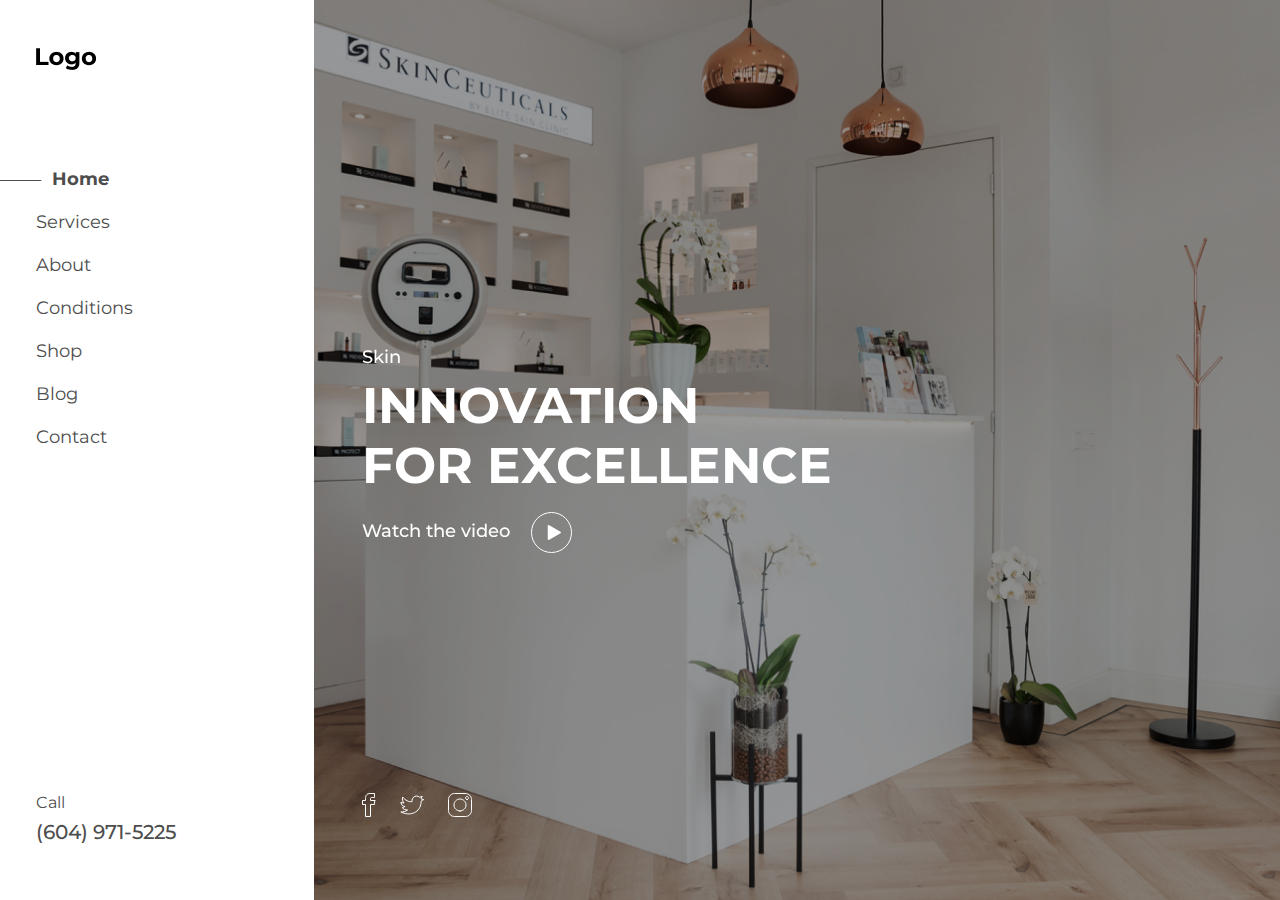
==== index.html @ 011b7167 "added swup js to have page transitions" ====
<!doctype html>
<html lang="en">
<head>
    <!--A Meta Tag For Setting Character Set Of Page-->
    <meta charset="UTF-8">
    <!--A Meta Tag For Responsiveness-->
    <meta name="viewport" content="width=device-width, user-scalable=no, initial-scale=1.0, maximum-scale=1.0, minimum-scale=1.0">
    <!--A Meta Tag For Better Reloading-->
    <meta http-equiv="X-UA-Compatible" content="ie=edge">
    <!--A Meta Tag For Seo-->
    <meta name="description" content="Island Gate - Home for CITIZEN Japan and L'Docile Germany products">
    <!--A Meta Tag For Keywords (Seo)-->
    <meta name="keyword" content="Skin,  4d skin clinic, clinic, modern, 4d, experts, doctor">
    <!--Theme Color Of Page-->
    <meta name="theme-color" content="#4D4D4D">
    <!--Icon Of Page-->
    <link rel="shortcut icon" href="assets/base/img/img-logo.svg" type="image/x-icon">
    <!--Css Linking-->
    <link href="assets/base/css/style.css" rel="stylesheet">
    <link href="assets/plugins/bootstrap/bootstrap.min.css" rel="stylesheet">
    <link rel="stylesheet" href="assets/plugins/swiper-js/swiper-bundle.min.css">
    <!--Title Of Page-->
    <title>Skin - INNOVATION FOR EXCELLENCE</title>
</head>
<body class="row min-vh-100">
<!--Left Side-->
<nav class="col-lg-3 col-11 bg-white p-lg-5 p-4 d-flex flex-column justify-content-between">
    <!--Top Side-->
    <div class="mb-5">
        <!--Top Side Logo-->
        <div class="d-flex flex-wrap justify-content-lg-start justify-content-between">
            <img src="assets/base/img/img-logo-typo.png" alt="Skin" class="mb-5">
            <button data-toggle-target="nav" class="dv-border-dark bg-transparent dv-toggle-btn rounded-circle dv-squar-50 d-lg-none d-flex justify-content-center align-items-center">
                <svg xmlns="http://www.w3.org/2000/svg" width="16" height="16" class="bi bi-x-lg" viewBox="0 0 16 16">
                    <path stroke="currentColor" d="M2.146 2.854a.5.5 0 1 1 .708-.708L8 7.293l5.146-5.147a.5.5 0 0 1 .708.708L8.707 8l5.147 5.146a.5.5 0 0 1-.708.708L8 8.707l-5.146 5.147a.5.5 0 0 1-.708-.708L7.293 8 2.146 2.854Z"/>
                </svg>
            </button>
        </div>
        <!--Bottom Side Links-->
        <ul class="list-unstyled mt-5">
            <li class="mb-3 dv-nav-links active"><a class="dv-fw-thin dv-text-dark" href="/index.html">Home</a></li>
            <li class="mb-3 dv-nav-links"><a class="dv-fw-thin dv-text-dark" href="/services.html">Services</a></li>
            <li class="mb-3 dv-nav-links"><a class="dv-fw-thin dv-text-dark" href="/about-us.html">About</a></li>
            <li class="mb-3 dv-nav-links"><a class="dv-fw-thin dv-text-dark" href="/conditions.html">Conditions</a></li>
            <li class="mb-3 dv-nav-links"><a class="dv-fw-thin dv-text-dark" href="#">Shop</a></li>
            <li class="mb-3 dv-nav-links"><a class="dv-fw-thin dv-text-dark" href="/blog.html">Blog</a></li>
            <li class="dv-nav-links"><a class="dv-fw-thin dv-text-dark" href="/contact-us.html">Contact</a></li>
        </ul>
    </div>
    <!--Bottom Side-->
    <div>
        <h6 class="dv-text-dark dv-fw-thin">Call</h6>
        <h5><a class="dv-text-dark dv-fw-regular" href="tel:(604) 971-5225">(604) 971-5225</a></h5>
    </div>
</nav>
<!--Dark Bg Of Nav In Mobile View-->
<div class="d-lg-none d-block position-fixed w-100 h-100 dv-dark-bg-nav dv-toggle-btn" data-toggle-target="nav"></div>
<!--Main Section (Right side)-->
<main class="col-lg-9 col mb-6 p-0 swiper main-swiper transition-fade" id="swup">
    <div class="swiper-wrapper">
        <div class="dv-home-slide-1 h-100 p-lg-5 p-4 dv-bg-cover d-flex flex-column justify-content-lg-center justify-content-start position-relative swiper-slide">
            <div class="d-flex justify-content-lg-start justify-content-between align-items-center ">
                <h6 class="dv-subtitle text-white">Skin</h6>
                <button class="d-lg-none d-flex justify-content-center align-items-center dv-squar-50 rounded-circle bg-transparent dv-border-white text-white dv-toggle-btn" data-toggle-target="nav">
                    <svg xmlns="http://www.w3.org/2000/svg" width="16" height="16" fill="currentColor" class="bi bi-list" viewBox="0 0 16 16">
                        <path fill-rule="evenodd" d="M2.5 12a.5.5 0 0 1 .5-.5h10a.5.5 0 0 1 0 1H3a.5.5 0 0 1-.5-.5zm0-4a.5.5 0 0 1 .5-.5h10a.5.5 0 0 1 0 1H3a.5.5 0 0 1-.5-.5zm0-4a.5.5 0 0 1 .5-.5h10a.5.5 0 0 1 0 1H3a.5.5 0 0 1-.5-.5z"/>
                    </svg>
                </button>
            </div>
            <h3 class="dv-title text-white">INNOVATION <br> FOR EXCELLENCE</h3>
            <a href="#" class="dv-link text-white">
                Watch the video
                <svg width="41" height="41" viewBox="0 0 41 41" fill="none" xmlns="http://www.w3.org/2000/svg" class="ms-3">
                    <circle cx="20.5" cy="20.5" r="20" stroke="currentColor"/>
                    <path d="M29.5 19.634C30.1667 20.0189 30.1667 20.9811 29.5 21.366L18.25 27.8612C17.5833 28.2461 16.75 27.765 16.75 26.9952L16.75 14.0048C16.75 13.235 17.5833 12.7539 18.25 13.1388L29.5 19.634Z" fill="white"/>
                </svg>
            </a>
            <div class="dv-bottom-social-links-main dv-bottom-9 text-lg-start  text-center position-absolute row gx-4">
                <a class="col" href="#">
                    <svg width="14" height="24" viewBox="0 0 14 24" fill="none" xmlns="http://www.w3.org/2000/svg">
                        <path d="M12.768 7.49927H8.5V5.59927C8.48103 5.45787 8.49343 5.31404 8.53629 5.17797C8.57916 5.0419 8.65146 4.91694 8.74805 4.81195C8.84464 4.70696 8.96315 4.62452 9.09518 4.57048C9.22721 4.51644 9.36952 4.49213 9.512 4.49927C9.93 4.49927 12.5 4.50927 12.5 4.50927V0.499268H8.171C4.244 0.499268 3.5 3.47327 3.5 5.35427V7.49927H0.5V11.4993H3.5V23.4993H8.5V11.4993H12.351L12.768 7.49927Z" stroke="white" stroke-linecap="round" stroke-linejoin="round"/>
                    </svg>
                </a>
                <a class="col" href="#">
                    <svg width="24" height="20" viewBox="0 0 24 20" fill="none" xmlns="http://www.w3.org/2000/svg">
                        <path d="M23.1801 4.66758L21.0801 3.76758L22.1801 1.36758L19.6201 2.21758C18.8047 1.45751 17.7347 1.02952 16.6201 1.01758C15.4274 1.02022 14.2844 1.49517 13.441 2.33852C12.5977 3.18186 12.1227 4.32492 12.1201 5.51758V6.51758C8.58008 7.24758 5.49008 5.31758 2.62008 2.01758C2.12008 4.68424 2.62008 6.68425 4.12008 8.01758L0.830078 7.51758C0.957184 8.57677 1.45242 9.55762 2.22926 10.2888C3.00609 11.0199 4.01513 11.4548 5.08008 11.5176L2.33008 12.5176C3.33008 14.5176 5.15008 14.8276 7.58008 15.0176C5.5939 16.3723 3.23365 17.0716 0.830078 17.0176C13.5901 22.6876 21.0801 14.3576 21.0801 7.01758V6.18758L23.1801 4.66758Z" stroke="white" stroke-linecap="round" stroke-linejoin="round"/>
                    </svg>
                </a>
                <a class="col" href="#">
                    <svg width="24" height="28" viewBox="0 0 24 28" fill="none" xmlns="http://www.w3.org/2000/svg">
                        <path d="M17.5 2.49902H6.5C3.18629 2.49902 0.5 5.18531 0.5 8.49902V19.499C0.5 22.8127 3.18629 25.499 6.5 25.499H17.5C20.8137 25.499 23.5 22.8127 23.5 19.499V8.49902C23.5 5.18531 20.8137 2.49902 17.5 2.49902Z" stroke="white" stroke-linecap="round" stroke-linejoin="round"/>
                        <path d="M12 19.999C15.3137 19.999 18 17.3127 18 13.999C18 10.6853 15.3137 7.99902 12 7.99902C8.68629 7.99902 6 10.6853 6 13.999C6 17.3127 8.68629 19.999 12 19.999Z" stroke="white" stroke-linecap="round" stroke-linejoin="round"/>
                        <path d="M19 8.49902C19.8284 8.49902 20.5 7.82745 20.5 6.99902C20.5 6.1706 19.8284 5.49902 19 5.49902C18.1716 5.49902 17.5 6.1706 17.5 6.99902C17.5 7.82745 18.1716 8.49902 19 8.49902Z" stroke="white" stroke-linecap="round" stroke-linejoin="round"/>
                    </svg>
                </a>
            </div>
        </div>
        <div class="h-100 dv-p-small-inner-pages swiper-slide position-relative">
            <div class="dv-bg-cover dv-home-slide-2 h-100 d-flex justify-content-lg-center justify-content-start position-relative flex-column">
                <div class="px-3 py-2 mb-3">
                    <h6 class="dv-title">Hair</h6>
                    <p class="dv-paragraph">At 4D Skin Care Clinic, we have a highly trained physician that performs injectables; including Botox, Dysport, and dermal fillers.</p>
                    <a href="#" class="dv-link">
                        View More
                        <svg width="41" height="41" viewBox="0 0 41 41" fill="none" xmlns="http://www.w3.org/2000/svg" class="ms-2">
                            <path d="M16.8823 29.7451L25.7255 20.902L16.8823 12.0588" stroke="#171717" stroke-width="1.5" stroke-linecap="round" stroke-linejoin="round"/>
                            <circle cx="20.5" cy="20.5" r="20" stroke="#171717"/>
                        </svg>
                    </a>
                </div>
                <div class="dv-home-slide-2-bottom-items-holder dv-three-child position-absolute bottom-0 col-12">
                    <div class="dv-home-slide-2-bottom-item dv-bg-cover-right px-3 py-2 col-12" role="button"><h6 class="dv-text-dark dv-fw-bold dv-fs-20">Body</h6></div>
                    <div class="dv-home-slide-2-bottom-item dv-bg-cover-right px-3 py-2 col-12" role="button"><h6 class="dv-text-dark dv-fw-bold dv-fs-20">Man</h6></div>
                    <div class="dv-home-slide-2-bottom-item dv-bg-cover-right px-3 py-2 col-12" role="button"><h6 class="dv-text-dark dv-fw-bold dv-fs-20">Face</h6></div>
                </div>
            </div>
            <div class="dv-label-holder col-3 d-flex justify-content-end position-absolute"><h6 class="dv-fw-semi-bold dv-fs-20 dv-text-dark dv-label">Categories</h6></div>
        </div>
        <div class="h-100 p-lg-4 p-4 d-flex flex-column justify-content-lg-center justify-content-start swiper-slide position-relative">
            <h6 class="dv-title">Our Services</h6>
            <p class="dv-paragraph">Lorem Ipsum is simply dummy text of the printing and typesetting industry. Lorem Ipsum has been the industry's standard dummy text ever since the 1500s, when an unknown printer took a galley of type and scrambled it to make a type specimen book.</p>
            <div class="d-flex flex-lg-row flex-column gap-3">
                <div class="col">
                    <h6 class="dv-fs-20 dv-text-dark dv-fw-semi-bold">01.</h6>
                    <h6 class="dv-text-dark text-uppercase dv-fw-bold dv-fs-20">GENERAL SKIN</h6>
                    <img class="w-100" src="assets/base/img/home/slide-3/img-1.png" alt="GENERAL SKIN">
                </div>
                <div class="col">
                    <h6 class="dv-fs-20 dv-text-dark dv-fw-semi-bold">02.</h6>
                    <h6 class="dv-text-dark text-uppercase dv-fw-bold dv-fs-20">Lazer hair removal</h6>
                    <img class="w-100" src="assets/base/img/home/slide-3/img-2.png" alt="Lazer hair removal">
                </div>
                <div class="col">
                    <h6 class="dv-fs-20 dv-text-dark dv-fw-semi-bold">03.</h6>
                    <h6 class="dv-text-dark text-uppercase dv-fw-bold dv-fs-20">Botox / filler</h6>
                    <img class="w-100" src="assets/base/img/home/slide-3/img-3.png" alt="Botox / filler">
                </div>
            </div>
            <div class="dv-label-holder col-3 d-flex justify-content-end position-absolute"><h6 class="dv-fw-semi-bold dv-fs-20 dv-text-dark dv-label">Top Services</h6></div>
        </div>
        <div class="h-100 p-lg-4 p-4 d-flex flex-column justify-content-lg-center justify-content-start swiper-slide position-relative">
            <h6 class="dv-title">You Say!</h6>
            <p class="dv-paragraph">Lorem Ipsum is simply dummy text of the printing and typesetting industry. Lorem Ipsum has been the industry's standard dummy text.</p>
            <div class="d-flex flex-lg-row flex-column gap-lg-3 gap-5">
                <div class="col bg-white shadow-sm p-3">
                    <img class="translate-middle-y" src="assets/base/img/home/img-patrick-alex.png" alt="Patrik Alex">
                    <div class="d-flex  justify-content-between align-items-center mb-3">
                        <div>
                            <h6 class="dv-title mb-0 dv-fs-18">Patrick Alex</h6>
                            <h6 class="dv-subtitle">Last Week</h6>
                        </div>
                        <svg width="31" height="32" viewBox="0 0 31 32" fill="none" xmlns="http://www.w3.org/2000/svg">
                            <path d="M28.1656 12.9883H27.1252V12.9347H15.5002V18.1013H22.8C21.735 21.109 18.8734 23.268 15.5002 23.268C11.2202 23.268 7.75016 19.7979 7.75016 15.518C7.75016 11.238 11.2202 7.76799 15.5002 7.76799C17.4758 7.76799 19.2731 8.51328 20.6416 9.73067L24.2951 6.07719C21.9882 3.92721 18.9024 2.60132 15.5002 2.60132C8.36693 2.60132 2.5835 8.38476 2.5835 15.518C2.5835 22.6512 8.36693 28.4347 15.5002 28.4347C22.6334 28.4347 28.4168 22.6512 28.4168 15.518C28.4168 14.6519 28.3277 13.8065 28.1656 12.9883Z" fill="#FFC107"/>
                            <path d="M4.07275 9.50592L8.31652 12.6182C9.46482 9.77524 12.2458 7.76799 15.5001 7.76799C17.4757 7.76799 19.2731 8.51328 20.6416 9.73067L24.2951 6.07719C21.9882 3.92721 18.9024 2.60132 15.5001 2.60132C10.5388 2.60132 6.2363 5.4023 4.07275 9.50592Z" fill="#FF3D00"/>
                            <path d="M15.5 28.4347C18.8364 28.4347 21.868 27.1579 24.16 25.0815L20.1623 21.6986C18.8655 22.681 17.2535 23.268 15.5 23.268C12.1404 23.268 9.28777 21.1258 8.2131 18.1362L4.00098 21.3815C6.13868 25.5646 10.48 28.4347 15.5 28.4347Z" fill="#4CAF50"/>
                            <path d="M28.1654 12.9884H27.125V12.9348H15.5V18.1015H22.7999C22.2884 19.5462 21.359 20.792 20.1603 21.6994C20.161 21.6988 20.1616 21.6988 20.1623 21.6981L24.16 25.081C23.8771 25.338 28.4167 21.9765 28.4167 15.5181C28.4167 14.6521 28.3275 13.8067 28.1654 12.9884Z" fill="#1D5BD2"/>
                        </svg>
                    </div>
                    <p class="dv-paragraph col-12">Lorem Ipsum is simply dummy text of the printing and typesetting industry. Lorem Ipsum is simply dummy text.</p>
                    <svg width="122" height="25" viewBox="0 0 122 25" fill="none" xmlns="http://www.w3.org/2000/svg">
                        <path d="M10.8112 3.69495C11.1854 2.54331 12.8146 2.54331 13.1888 3.69495L14.4135 7.4642C14.5809 7.97923 15.0608 8.32793 15.6023 8.32793H19.5656C20.7765 8.32793 21.2799 9.87745 20.3003 10.5892L17.094 12.9187C16.6559 13.237 16.4726 13.8012 16.6399 14.3163L17.8646 18.0855C18.2388 19.2372 16.9207 20.1948 15.9411 19.4831L12.7347 17.1535C12.2966 16.8352 11.7034 16.8352 11.2653 17.1535L8.05895 19.4831C7.07931 20.1948 5.76121 19.2372 6.1354 18.0855L7.3601 14.3163C7.52744 13.8012 7.34412 13.237 6.90601 12.9187L3.6997 10.5892C2.72005 9.87745 3.22352 8.32793 4.43443 8.32793H8.39765C8.93919 8.32793 9.41913 7.97923 9.58647 7.4642L10.8112 3.69495Z" fill="#FFB648"/>
                        <path d="M35.316 3.53442C35.6992 2.40207 37.3008 2.40207 37.684 3.53441L39.019 7.47867C39.1908 7.9863 39.6671 8.32793 40.203 8.32793H44.411C45.6342 8.32793 46.1294 9.9034 45.1261 10.6032L41.8107 12.9156C41.3546 13.2337 41.1635 13.8149 41.3418 14.3416L42.6287 18.1438C43.0154 19.2865 41.719 20.2599 40.7296 19.5698L37.2151 17.1185C36.7855 16.8188 36.2145 16.8188 35.7849 17.1185L32.2704 19.5698C31.281 20.2599 29.9846 19.2865 30.3713 18.1438L31.6582 14.3416C31.8365 13.8149 31.6454 13.2337 31.1893 12.9156L27.8739 10.6032C26.8706 9.9034 27.3658 8.32793 28.589 8.32793H32.797C33.3329 8.32793 33.8092 7.9863 33.981 7.47867L35.316 3.53442Z" fill="#FFB648"/>
                        <path d="M59.8112 3.69495C60.1854 2.54331 61.8146 2.54331 62.1888 3.69495L63.4135 7.4642C63.5809 7.97923 64.0608 8.32793 64.6023 8.32793H68.5656C69.7765 8.32793 70.2799 9.87745 69.3003 10.5892L66.094 12.9187C65.6559 13.237 65.4726 13.8012 65.6399 14.3163L66.8646 18.0855C67.2388 19.2372 65.9207 20.1948 64.9411 19.4831L61.7347 17.1535C61.2966 16.8352 60.7034 16.8352 60.2653 17.1535L57.059 19.4831C56.0793 20.1948 54.7612 19.2372 55.1354 18.0855L56.3601 14.3163C56.5274 13.8012 56.3441 13.237 55.906 12.9187L52.6997 10.5892C51.7201 9.87745 52.2235 8.32793 53.4344 8.32793H57.3977C57.9392 8.32793 58.4191 7.97923 58.5865 7.4642L59.8112 3.69495Z" fill="#FFB648"/>
                        <path d="M84.316 3.53442C84.6992 2.40207 86.3008 2.40207 86.684 3.53441L88.019 7.47867C88.1908 7.9863 88.6671 8.32793 89.203 8.32793H93.411C94.6342 8.32793 95.1294 9.9034 94.1261 10.6032L90.8107 12.9156C90.3546 13.2337 90.1635 13.8149 90.3418 14.3416L91.6287 18.1438C92.0154 19.2865 90.719 20.2599 89.7296 19.5698L86.2151 17.1185C85.7855 16.8188 85.2145 16.8188 84.7849 17.1185L81.2704 19.5698C80.281 20.2599 78.9846 19.2865 79.3713 18.1438L80.6582 14.3416C80.8365 13.8149 80.6454 13.2337 80.1893 12.9156L76.8739 10.6032C75.8706 9.9034 76.3658 8.32793 77.589 8.32793H81.797C82.3329 8.32793 82.8092 7.9863 82.981 7.47867L84.316 3.53442Z" fill="#FFB648"/>
                        <path d="M108.811 3.69495C109.185 2.54331 110.815 2.54331 111.189 3.69495L112.414 7.4642C112.581 7.97923 113.061 8.32793 113.602 8.32793H117.566C118.776 8.32793 119.28 9.87745 118.3 10.5892L115.094 12.9187C114.656 13.237 114.473 13.8012 114.64 14.3163L115.865 18.0855C116.239 19.2372 114.921 20.1948 113.941 19.4831L110.735 17.1535C110.297 16.8352 109.703 16.8352 109.265 17.1535L106.059 19.4831C105.079 20.1948 103.761 19.2372 104.135 18.0855L105.36 14.3163C105.527 13.8012 105.344 13.237 104.906 12.9187L101.7 10.5892C100.72 9.87745 101.224 8.32793 102.434 8.32793H106.398C106.939 8.32793 107.419 7.97923 107.586 7.4642L108.811 3.69495Z" fill="#FFB648"/>
                    </svg>
                </div>
                <div class="col bg-white shadow-sm p-3">
                    <img class="translate-middle-y" src="assets/base/img/home/img-patrick-alex.png" alt="Patrik Alex">
                    <div class="d-flex  justify-content-between align-items-center mb-3">
                        <div>
                            <h6 class="dv-title mb-0 dv-fs-18">Patrick Alex</h6>
                            <h6 class="dv-subtitle">Last Week</h6>
                        </div>
                        <svg width="31" height="32" viewBox="0 0 31 32" fill="none" xmlns="http://www.w3.org/2000/svg">
                            <path d="M28.1656 12.9883H27.1252V12.9347H15.5002V18.1013H22.8C21.735 21.109 18.8734 23.268 15.5002 23.268C11.2202 23.268 7.75016 19.7979 7.75016 15.518C7.75016 11.238 11.2202 7.76799 15.5002 7.76799C17.4758 7.76799 19.2731 8.51328 20.6416 9.73067L24.2951 6.07719C21.9882 3.92721 18.9024 2.60132 15.5002 2.60132C8.36693 2.60132 2.5835 8.38476 2.5835 15.518C2.5835 22.6512 8.36693 28.4347 15.5002 28.4347C22.6334 28.4347 28.4168 22.6512 28.4168 15.518C28.4168 14.6519 28.3277 13.8065 28.1656 12.9883Z" fill="#FFC107"/>
                            <path d="M4.07275 9.50592L8.31652 12.6182C9.46482 9.77524 12.2458 7.76799 15.5001 7.76799C17.4757 7.76799 19.2731 8.51328 20.6416 9.73067L24.2951 6.07719C21.9882 3.92721 18.9024 2.60132 15.5001 2.60132C10.5388 2.60132 6.2363 5.4023 4.07275 9.50592Z" fill="#FF3D00"/>
                            <path d="M15.5 28.4347C18.8364 28.4347 21.868 27.1579 24.16 25.0815L20.1623 21.6986C18.8655 22.681 17.2535 23.268 15.5 23.268C12.1404 23.268 9.28777 21.1258 8.2131 18.1362L4.00098 21.3815C6.13868 25.5646 10.48 28.4347 15.5 28.4347Z" fill="#4CAF50"/>
                            <path d="M28.1654 12.9884H27.125V12.9348H15.5V18.1015H22.7999C22.2884 19.5462 21.359 20.792 20.1603 21.6994C20.161 21.6988 20.1616 21.6988 20.1623 21.6981L24.16 25.081C23.8771 25.338 28.4167 21.9765 28.4167 15.5181C28.4167 14.6521 28.3275 13.8067 28.1654 12.9884Z" fill="#1D5BD2"/>
                        </svg>
                    </div>
                    <p class="dv-paragraph col-12">Lorem Ipsum is simply dummy text of the printing and typesetting industry. Lorem Ipsum is simply dummy text.</p>
                    <svg width="122" height="25" viewBox="0 0 122 25" fill="none" xmlns="http://www.w3.org/2000/svg">
                        <path d="M10.8112 3.69495C11.1854 2.54331 12.8146 2.54331 13.1888 3.69495L14.4135 7.4642C14.5809 7.97923 15.0608 8.32793 15.6023 8.32793H19.5656C20.7765 8.32793 21.2799 9.87745 20.3003 10.5892L17.094 12.9187C16.6559 13.237 16.4726 13.8012 16.6399 14.3163L17.8646 18.0855C18.2388 19.2372 16.9207 20.1948 15.9411 19.4831L12.7347 17.1535C12.2966 16.8352 11.7034 16.8352 11.2653 17.1535L8.05895 19.4831C7.07931 20.1948 5.76121 19.2372 6.1354 18.0855L7.3601 14.3163C7.52744 13.8012 7.34412 13.237 6.90601 12.9187L3.6997 10.5892C2.72005 9.87745 3.22352 8.32793 4.43443 8.32793H8.39765C8.93919 8.32793 9.41913 7.97923 9.58647 7.4642L10.8112 3.69495Z" fill="#FFB648"/>
                        <path d="M35.316 3.53442C35.6992 2.40207 37.3008 2.40207 37.684 3.53441L39.019 7.47867C39.1908 7.9863 39.6671 8.32793 40.203 8.32793H44.411C45.6342 8.32793 46.1294 9.9034 45.1261 10.6032L41.8107 12.9156C41.3546 13.2337 41.1635 13.8149 41.3418 14.3416L42.6287 18.1438C43.0154 19.2865 41.719 20.2599 40.7296 19.5698L37.2151 17.1185C36.7855 16.8188 36.2145 16.8188 35.7849 17.1185L32.2704 19.5698C31.281 20.2599 29.9846 19.2865 30.3713 18.1438L31.6582 14.3416C31.8365 13.8149 31.6454 13.2337 31.1893 12.9156L27.8739 10.6032C26.8706 9.9034 27.3658 8.32793 28.589 8.32793H32.797C33.3329 8.32793 33.8092 7.9863 33.981 7.47867L35.316 3.53442Z" fill="#FFB648"/>
                        <path d="M59.8112 3.69495C60.1854 2.54331 61.8146 2.54331 62.1888 3.69495L63.4135 7.4642C63.5809 7.97923 64.0608 8.32793 64.6023 8.32793H68.5656C69.7765 8.32793 70.2799 9.87745 69.3003 10.5892L66.094 12.9187C65.6559 13.237 65.4726 13.8012 65.6399 14.3163L66.8646 18.0855C67.2388 19.2372 65.9207 20.1948 64.9411 19.4831L61.7347 17.1535C61.2966 16.8352 60.7034 16.8352 60.2653 17.1535L57.059 19.4831C56.0793 20.1948 54.7612 19.2372 55.1354 18.0855L56.3601 14.3163C56.5274 13.8012 56.3441 13.237 55.906 12.9187L52.6997 10.5892C51.7201 9.87745 52.2235 8.32793 53.4344 8.32793H57.3977C57.9392 8.32793 58.4191 7.97923 58.5865 7.4642L59.8112 3.69495Z" fill="#FFB648"/>
                        <path d="M84.316 3.53442C84.6992 2.40207 86.3008 2.40207 86.684 3.53441L88.019 7.47867C88.1908 7.9863 88.6671 8.32793 89.203 8.32793H93.411C94.6342 8.32793 95.1294 9.9034 94.1261 10.6032L90.8107 12.9156C90.3546 13.2337 90.1635 13.8149 90.3418 14.3416L91.6287 18.1438C92.0154 19.2865 90.719 20.2599 89.7296 19.5698L86.2151 17.1185C85.7855 16.8188 85.2145 16.8188 84.7849 17.1185L81.2704 19.5698C80.281 20.2599 78.9846 19.2865 79.3713 18.1438L80.6582 14.3416C80.8365 13.8149 80.6454 13.2337 80.1893 12.9156L76.8739 10.6032C75.8706 9.9034 76.3658 8.32793 77.589 8.32793H81.797C82.3329 8.32793 82.8092 7.9863 82.981 7.47867L84.316 3.53442Z" fill="#FFB648"/>
                        <path d="M108.811 3.69495C109.185 2.54331 110.815 2.54331 111.189 3.69495L112.414 7.4642C112.581 7.97923 113.061 8.32793 113.602 8.32793H117.566C118.776 8.32793 119.28 9.87745 118.3 10.5892L115.094 12.9187C114.656 13.237 114.473 13.8012 114.64 14.3163L115.865 18.0855C116.239 19.2372 114.921 20.1948 113.941 19.4831L110.735 17.1535C110.297 16.8352 109.703 16.8352 109.265 17.1535L106.059 19.4831C105.079 20.1948 103.761 19.2372 104.135 18.0855L105.36 14.3163C105.527 13.8012 105.344 13.237 104.906 12.9187L101.7 10.5892C100.72 9.87745 101.224 8.32793 102.434 8.32793H106.398C106.939 8.32793 107.419 7.97923 107.586 7.4642L108.811 3.69495Z" fill="#FFB648"/>
                    </svg>
                </div>
                <div class="col bg-white shadow-sm p-3">
                    <img class="translate-middle-y" src="assets/base/img/home/img-patrick-alex.png" alt="Patrik Alex">
                    <div class="d-flex  justify-content-between align-items-center mb-3">
                        <div>
                            <h6 class="dv-title mb-0 dv-fs-18">Patrick Alex</h6>
                            <h6 class="dv-subtitle">Last Week</h6>
                        </div>
                        <svg width="31" height="32" viewBox="0 0 31 32" fill="none" xmlns="http://www.w3.org/2000/svg">
                            <path d="M28.1656 12.9883H27.1252V12.9347H15.5002V18.1013H22.8C21.735 21.109 18.8734 23.268 15.5002 23.268C11.2202 23.268 7.75016 19.7979 7.75016 15.518C7.75016 11.238 11.2202 7.76799 15.5002 7.76799C17.4758 7.76799 19.2731 8.51328 20.6416 9.73067L24.2951 6.07719C21.9882 3.92721 18.9024 2.60132 15.5002 2.60132C8.36693 2.60132 2.5835 8.38476 2.5835 15.518C2.5835 22.6512 8.36693 28.4347 15.5002 28.4347C22.6334 28.4347 28.4168 22.6512 28.4168 15.518C28.4168 14.6519 28.3277 13.8065 28.1656 12.9883Z" fill="#FFC107"/>
                            <path d="M4.07275 9.50592L8.31652 12.6182C9.46482 9.77524 12.2458 7.76799 15.5001 7.76799C17.4757 7.76799 19.2731 8.51328 20.6416 9.73067L24.2951 6.07719C21.9882 3.92721 18.9024 2.60132 15.5001 2.60132C10.5388 2.60132 6.2363 5.4023 4.07275 9.50592Z" fill="#FF3D00"/>
                            <path d="M15.5 28.4347C18.8364 28.4347 21.868 27.1579 24.16 25.0815L20.1623 21.6986C18.8655 22.681 17.2535 23.268 15.5 23.268C12.1404 23.268 9.28777 21.1258 8.2131 18.1362L4.00098 21.3815C6.13868 25.5646 10.48 28.4347 15.5 28.4347Z" fill="#4CAF50"/>
                            <path d="M28.1654 12.9884H27.125V12.9348H15.5V18.1015H22.7999C22.2884 19.5462 21.359 20.792 20.1603 21.6994C20.161 21.6988 20.1616 21.6988 20.1623 21.6981L24.16 25.081C23.8771 25.338 28.4167 21.9765 28.4167 15.5181C28.4167 14.6521 28.3275 13.8067 28.1654 12.9884Z" fill="#1D5BD2"/>
                        </svg>
                    </div>
                    <p class="dv-paragraph col-12">Lorem Ipsum is simply dummy text of the printing and typesetting industry. Lorem Ipsum is simply dummy text.</p>
                    <svg width="122" height="25" viewBox="0 0 122 25" fill="none" xmlns="http://www.w3.org/2000/svg">
                        <path d="M10.8112 3.69495C11.1854 2.54331 12.8146 2.54331 13.1888 3.69495L14.4135 7.4642C14.5809 7.97923 15.0608 8.32793 15.6023 8.32793H19.5656C20.7765 8.32793 21.2799 9.87745 20.3003 10.5892L17.094 12.9187C16.6559 13.237 16.4726 13.8012 16.6399 14.3163L17.8646 18.0855C18.2388 19.2372 16.9207 20.1948 15.9411 19.4831L12.7347 17.1535C12.2966 16.8352 11.7034 16.8352 11.2653 17.1535L8.05895 19.4831C7.07931 20.1948 5.76121 19.2372 6.1354 18.0855L7.3601 14.3163C7.52744 13.8012 7.34412 13.237 6.90601 12.9187L3.6997 10.5892C2.72005 9.87745 3.22352 8.32793 4.43443 8.32793H8.39765C8.93919 8.32793 9.41913 7.97923 9.58647 7.4642L10.8112 3.69495Z" fill="#FFB648"/>
                        <path d="M35.316 3.53442C35.6992 2.40207 37.3008 2.40207 37.684 3.53441L39.019 7.47867C39.1908 7.9863 39.6671 8.32793 40.203 8.32793H44.411C45.6342 8.32793 46.1294 9.9034 45.1261 10.6032L41.8107 12.9156C41.3546 13.2337 41.1635 13.8149 41.3418 14.3416L42.6287 18.1438C43.0154 19.2865 41.719 20.2599 40.7296 19.5698L37.2151 17.1185C36.7855 16.8188 36.2145 16.8188 35.7849 17.1185L32.2704 19.5698C31.281 20.2599 29.9846 19.2865 30.3713 18.1438L31.6582 14.3416C31.8365 13.8149 31.6454 13.2337 31.1893 12.9156L27.8739 10.6032C26.8706 9.9034 27.3658 8.32793 28.589 8.32793H32.797C33.3329 8.32793 33.8092 7.9863 33.981 7.47867L35.316 3.53442Z" fill="#FFB648"/>
                        <path d="M59.8112 3.69495C60.1854 2.54331 61.8146 2.54331 62.1888 3.69495L63.4135 7.4642C63.5809 7.97923 64.0608 8.32793 64.6023 8.32793H68.5656C69.7765 8.32793 70.2799 9.87745 69.3003 10.5892L66.094 12.9187C65.6559 13.237 65.4726 13.8012 65.6399 14.3163L66.8646 18.0855C67.2388 19.2372 65.9207 20.1948 64.9411 19.4831L61.7347 17.1535C61.2966 16.8352 60.7034 16.8352 60.2653 17.1535L57.059 19.4831C56.0793 20.1948 54.7612 19.2372 55.1354 18.0855L56.3601 14.3163C56.5274 13.8012 56.3441 13.237 55.906 12.9187L52.6997 10.5892C51.7201 9.87745 52.2235 8.32793 53.4344 8.32793H57.3977C57.9392 8.32793 58.4191 7.97923 58.5865 7.4642L59.8112 3.69495Z" fill="#FFB648"/>
                        <path d="M84.316 3.53442C84.6992 2.40207 86.3008 2.40207 86.684 3.53441L88.019 7.47867C88.1908 7.9863 88.6671 8.32793 89.203 8.32793H93.411C94.6342 8.32793 95.1294 9.9034 94.1261 10.6032L90.8107 12.9156C90.3546 13.2337 90.1635 13.8149 90.3418 14.3416L91.6287 18.1438C92.0154 19.2865 90.719 20.2599 89.7296 19.5698L86.2151 17.1185C85.7855 16.8188 85.2145 16.8188 84.7849 17.1185L81.2704 19.5698C80.281 20.2599 78.9846 19.2865 79.3713 18.1438L80.6582 14.3416C80.8365 13.8149 80.6454 13.2337 80.1893 12.9156L76.8739 10.6032C75.8706 9.9034 76.3658 8.32793 77.589 8.32793H81.797C82.3329 8.32793 82.8092 7.9863 82.981 7.47867L84.316 3.53442Z" fill="#FFB648"/>
                        <path d="M108.811 3.69495C109.185 2.54331 110.815 2.54331 111.189 3.69495L112.414 7.4642C112.581 7.97923 113.061 8.32793 113.602 8.32793H117.566C118.776 8.32793 119.28 9.87745 118.3 10.5892L115.094 12.9187C114.656 13.237 114.473 13.8012 114.64 14.3163L115.865 18.0855C116.239 19.2372 114.921 20.1948 113.941 19.4831L110.735 17.1535C110.297 16.8352 109.703 16.8352 109.265 17.1535L106.059 19.4831C105.079 20.1948 103.761 19.2372 104.135 18.0855L105.36 14.3163C105.527 13.8012 105.344 13.237 104.906 12.9187L101.7 10.5892C100.72 9.87745 101.224 8.32793 102.434 8.32793H106.398C106.939 8.32793 107.419 7.97923 107.586 7.4642L108.811 3.69495Z" fill="#FFB648"/>
                    </svg>
                </div>
            </div>
            <div class="dv-label-holder col-3 d-flex justify-content-end position-absolute"><h6 class="dv-fw-semi-bold dv-fs-20 dv-text-dark dv-label">Reviews</h6></div>
        </div>
        <div class="h-100 p-lg-4 p-4 d-flex flex-column dv-bg-right dv-home-slide-3 justify-content-lg-center justify-content-start swiper-slide position-relative">
            <h6 class="dv-title">Keep In Touch!</h6>
            <p class="dv-paragraph">Lorem Ipsum is simply dummy text of the printing and typesetting industry. Lorem Ipsum has been the industry's standard dummy text.</p>
            <form action="#"  class="d-flex flex-column col-lg-6 col-12 gap-3">
                <input class="dv-input" type="text" placeholder="Name" required>
                <input class="dv-input" type="email" placeholder="Email" required>
                <textarea class="dv-input" placeholder="Message" required></textarea>
                <button type="submit" class="dv-submit-btn">SEND</button>
            </form>
            <div class="dv-label-holder col-3 d-flex justify-content-end position-absolute"><h6 class="dv-fw-semi-bold dv-fs-20 dv-text-dark dv-label">Conversion Form</h6></div>
        </div>
        <div class="h-100 p-lg-4 p-4 d-flex flex-column dv-bg-right dv-home-slide-4 justify-content-lg-center justify-content-start swiper-slide position-relative">
            <h6 class="dv-title">Get In Touch</h6>
            <p class="dv-paragraph">Hey you! Subscribe to get special offers and Discounts</p>
            <form action="#"  class="d-flex flex-lg-row flex-column gap-3 mb-3">
                <input class="dv-input col-lg-4 col-12" type="email" placeholder="Enter Your Email" required>
                <button type="submit" class="dv-submit-btn col-12 col-lg-2 dv-fw-thin">Subscribe</button>
            </form>
            <div class="dv-label-holder col-3 d-flex justify-content-end position-absolute"><h6 class="dv-fw-semi-bold dv-fs-20 dv-text-dark dv-label">4D Skin</h6></div>
            <footer class="position-absolute dv-bottom-9 row flex-lg-row flex-column dv-mq-991-pos-static gap-3">
                <div class="col">
                    <h6 class="dv-text-dark dv-fw-bold">Address</h6>
                    <h6 class="dv-text-dark dv-fw-thin">Lorem Ipsum St. Lorem ipsum, lorme ipsum.</h6>
                </div>
                <div class="col">
                    <h6 class="dv-text-dark dv-fw-bold">Our social media</h6>
                    <div>
                        <a class="col" href="#">
                            <svg width="14" height="24" viewBox="0 0 14 24" fill="none" xmlns="http://www.w3.org/2000/svg">
                                <path d="M12.768 7.49927H8.5V5.59927C8.48103 5.45787 8.49343 5.31404 8.53629 5.17797C8.57916 5.0419 8.65146 4.91694 8.74805 4.81195C8.84464 4.70696 8.96315 4.62452 9.09518 4.57048C9.22721 4.51644 9.36952 4.49213 9.512 4.49927C9.93 4.49927 12.5 4.50927 12.5 4.50927V0.499268H8.171C4.244 0.499268 3.5 3.47327 3.5 5.35427V7.49927H0.5V11.4993H3.5V23.4993H8.5V11.4993H12.351L12.768 7.49927Z" stroke="#838383" stroke-linecap="round" stroke-linejoin="round"/>
                            </svg>
                        </a>
                        <a class="col" href="#">
                            <svg width="24" height="20" viewBox="0 0 24 20" fill="none" xmlns="http://www.w3.org/2000/svg">
                                <path d="M23.1801 4.66758L21.0801 3.76758L22.1801 1.36758L19.6201 2.21758C18.8047 1.45751 17.7347 1.02952 16.6201 1.01758C15.4274 1.02022 14.2844 1.49517 13.441 2.33852C12.5977 3.18186 12.1227 4.32492 12.1201 5.51758V6.51758C8.58008 7.24758 5.49008 5.31758 2.62008 2.01758C2.12008 4.68424 2.62008 6.68425 4.12008 8.01758L0.830078 7.51758C0.957184 8.57677 1.45242 9.55762 2.22926 10.2888C3.00609 11.0199 4.01513 11.4548 5.08008 11.5176L2.33008 12.5176C3.33008 14.5176 5.15008 14.8276 7.58008 15.0176C5.5939 16.3723 3.23365 17.0716 0.830078 17.0176C13.5901 22.6876 21.0801 14.3576 21.0801 7.01758V6.18758L23.1801 4.66758Z" stroke="#838383" stroke-linecap="round" stroke-linejoin="round"/>
                            </svg>
                        </a>
                        <a class="col" href="#">
                            <svg width="24" height="28" viewBox="0 0 24 28" fill="none" xmlns="http://www.w3.org/2000/svg">
                                <path d="M17.5 2.49902H6.5C3.18629 2.49902 0.5 5.18531 0.5 8.49902V19.499C0.5 22.8127 3.18629 25.499 6.5 25.499H17.5C20.8137 25.499 23.5 22.8127 23.5 19.499V8.49902C23.5 5.18531 20.8137 2.49902 17.5 2.49902Z" stroke="#838383" stroke-linecap="round" stroke-linejoin="round"/>
                                <path d="M12 19.999C15.3137 19.999 18 17.3127 18 13.999C18 10.6853 15.3137 7.99902 12 7.99902C8.68629 7.99902 6 10.6853 6 13.999C6 17.3127 8.68629 19.999 12 19.999Z" stroke="#838383" stroke-linecap="round" stroke-linejoin="round"/>
                                <path d="M19 8.49902C19.8284 8.49902 20.5 7.82745 20.5 6.99902C20.5 6.1706 19.8284 5.49902 19 5.49902C18.1716 5.49902 17.5 6.1706 17.5 6.99902C17.5 7.82745 18.1716 8.49902 19 8.49902Z" stroke="#838383" stroke-linecap="round" stroke-linejoin="round"/>
                            </svg>
                        </a>
                    </div>
                </div>
            </footer>
        </div>
    </div>
</main>
<!--Js Linkings-->
<noscript>Please Allow Javascript On Your Browser.</noscript>
<script src="assets/plugins/bootstrap/bootstrap.bundle.min.js"></script>
<script src="assets/plugins/swiper-js/swiper-bundle.min.js"></script>
<script src="assets/plugins/swup/swup.min.js"></script>
<script src="assets/base/js/scripts.js"></script>
</body>
</html>
---- assets/base/css/style.css ----
/*Importing Our Font*/
@import "../font/Montserrat-font.css";

/*Variables*/
:root {
    --light: #f1ecec;
    --lighter-dark: #8A8A8A;
    --dark: #4D4D4D;
    --red: #9D5A5A;
}

/*CSS RESET*/
img {pointer-events: none}
a {text-decoration: none !important;}
button {transition: .3s;cursor: pointer;}

body {
    font-size: 18px !important;
    font-family: Montserrat, Verdana ,sans-serif !important;
    scroll-behavior: smooth;
    overflow-x: hidden;
    background-color: #f1ecec !important;
}

.w-25,.w-50,.w-75 {outline: 2px solid red;}

/*Styles*/
.dv-fw-bold {font-weight: 700;}
.dv-fw-semi-bold {font-weight: 600;}
.dv-fw-regular {font-weight: 500;}
.dv-fw-thin {font-weight: 400;}
.dv-text-dark {color: var(--dark) !important;}
.dv-nav-links {position:relative;}
.dv-nav-links.active {margin-left: 1rem;}
.dv-nav-links.active > a {font-weight: 700;}
.dv-bg-right {background-size: contain;background-position: right bottom;background-repeat: no-repeat;}
.dv-bg-cover {background-size: cover;background-position: center;}
.dv-bg-cover-right {background-size: cover;background-position: right;}
.dv-home-slide-1 {background-image: url('../img/home/img-bg-1.png');}
.dv-home-slide-2 {background-image: url('../img/home/img-bg-2.png');background-size: 100%;background-repeat: no-repeat;}
.dv-home-slide-3 {background-image: url('../img/home/img-bg-3.png');}
.dv-home-slide-4 {background-image: url('../img/home/img-bg-4.png');}
.dv-fs-20 {font-size: 20px}
.dv-fs-30 {font-size: 30px !important}
.dv-fs-60 {font-size: 60px}
.dv-fs-50 {font-size: 50px}
.dv-squar-50 {width: 50px;height: 50px;}
.dv-border-dark {border: 1px solid var(--dark);}
.dv-border-white {border: 1px solid white;}
button.dv-border-dark path {transition: .3s}
.dv-bottom-9 {bottom: 9%;}
.dv-fs-18 {font-size: 18px !important}
.dv-dark-bg-nav {z-index: 2;background-color: rgba(0,0,0,.3);opacity: 0;pointer-events: none;transition: .3s}
nav.show  ~ .dv-dark-bg-nav{opacity: 1;pointer-events: visible;}
.dv-home-slide-2-bottom-items-holder > div {height: 50px;}
.dv-home-slide-2-bottom-items-holder > div:first-of-type {background-image: url('../img/home/slide-2/img-body.png');}
.dv-home-slide-2-bottom-items-holder > div:nth-of-type(2) {background-image: url('../img/home/slide-2/img-men.png');}
.dv-home-slide-2-bottom-items-holder > div:last-of-type {background-image: url('../img/home/slide-2/img-face.png');}
.dv-hair-cat-slide-2-items-holder > div:first-of-type {background-image: url('../img/hair-cat/slide-2/img-1.png');}
.dv-hair-cat-slide-2-items-holder > div:nth-of-type(2) {background-image: url('../img/hair-cat/slide-2/img-2.png');}
.dv-hair-cat-slide-2-items-holder > div:last-of-type {background-image: url('../img/hair-cat/slide-2/img-3.png');}
.dv-blog-post {background-image: url('../img/img-blog.png');}
.dv-bg-right-smaller {background-position: right bottom;background-size: 40%;background-repeat: no-repeat;}
.dv-hair-cat-slide-1 {background-image: url('../img/hair-cat/img-bg-1.png');}
.dv-p-small-inner-pages {padding: 3rem 6rem;}
.dv-input::placeholder {color: var(--dark);font-weight: 400;font-size: 18px;}
textarea.dv-input {height: 203px;resize: none;}
.dv-submit-btn.dv-fw-thin {font-weight: 400;}
.dv-hair-cat-slide-3-bottom-side-holder > .col,
.dv-hair-cat-slide-4-bottom-side-holder > .col {background-size: cover;}
.dv-hair-cat-slide-3-bottom-side-holder > .col,
.dv-hair-cat-slide-3-bottom-side-holder > .col > div {height: 262px;}
.dv-hair-cat-slide-3-bottom-side-holder > .col > div, .dv-hair-cat-slide-4-bottom-side-holder > .col > div{background: linear-gradient(to bottom, transparent, rgba(0, 0, 0, .5))}
.dv-hair-cat-slide-3-bottom-side-holder > .col:first-of-type {background-image: url('../img/home/slide-3/img-1.png');}
.dv-hair-cat-slide-3-bottom-side-holder > .col:nth-of-type(2) {background-image: url('../img/home/slide-3/img-2.png');}
.dv-hair-cat-slide-3-bottom-side-holder > .col:last-of-type {background-image: url('../img/home/slide-3/img-3.png');}
.dv-hair-cat-slide-4-bottom-side-holder > .col > div{height: 200px;}
.dv-hair-cat-slide-4-bottom-side-holder > .col:first-of-type {background-image: url('../img/home/slide-3/img-1.png');}
.dv-hair-cat-slide-4-bottom-side-holder > .col:nth-of-type(2) {background-image: url('../img/home/slide-3/img-2.png');}
.dv-hair-cat-slide-4-bottom-side-holder > .col:nth-of-type(3) {background-image: url('../img/home/slide-3/img-3.png');}
.dv-hair-cat-slide-4-bottom-side-holder > .col:nth-of-type(4) {background-image: url('../img/hair-cat/img-4.png');}
.dv-hair-cat-slide-4-bottom-side-holder > .col:nth-of-type(5) {background-image: url('../img/hair-cat/img-5.png');}
.dv-hair-cat-slide-4-bottom-side-holder > .col:nth-of-type(6) {background-image: url('../img/hair-cat/img-6.png');}
.dv-services-slide-1 {background-image: url('../img/services/img-bg-1.png');background-size: 40%;background-repeat: no-repeat;background-position: bottom right;}
.dv-services-slide-2 {background-image: url('../img/services/img-bg-2.png');background-size: 40%;background-repeat: no-repeat;background-position: bottom right;}
.dv-services-slide-3 {background-image: url('../img/services/img-bg-3.png');background-size: 60%;background-repeat: no-repeat;background-position: bottom right;}
.dv-services-slide-5 {background-image: url('../img/services/img-bg-5.png');}
.dv-services-slide-6 {background-image: url('../img/services/img-bg-6.png');background-size: 45%;background-repeat: no-repeat;background-position: bottom right;}
.dv-services-slide-5.dv-bg-right {background-size: 40% !important;background-position: right bottom;}
.accordion > div:last-of-type {border-bottom: 1px solid #dee2e6 !important;}
.accordion-button:not(.collapsed) {color: currentColor !important;}
.accordion-button > svg path{transition: .3s;transform-origin: center}
.accordion-button:after {background-image: none !important;}
.accordion-button[aria-expanded="true"] > svg path:first-of-type{transform: rotate(90deg);}
.dv-conditions-slide-1 {background-image: url('../img/conditions/img-bg-1.png');}
.dv-conditions-slide-2 {background-image: url('../img/conditions/img-bg-2.png');}
.dv-conditions-slide-2-bottom-items-holder > div:first-of-type {background-image: url('../img/hair-cat/slide-2/img-1.png');}
.dv-conditions-slide-2-bottom-items-holder > div:nth-of-type(2) {background-image: url('../img/hair-cat/slide-2/img-2.png');}
.dv-conditions-slide-2-bottom-items-holder > div:last-of-type {background-image: url('../img/hair-cat/slide-2/img-3.png');}
.dv-each-conditions-slide-2 {background-image: url('../img/each-condition/img-bg-2.png');}
.dv-about-us-slide-1 {background-image: url('../img/about-us/img-bg-1.png');}
.dv-about-us-slide-2 > .col {height: 200px;background-size: cover;}
.dv-about-us-slide-2 > .col > div {height: 200px;background: linear-gradient(to bottom, transparent, rgba(0,0,0,.5));}
.dv-about-us-slide-2 > .col:first-of-type {background-image: url('../img/about-us/team/img-1.png');}
.dv-about-us-slide-2 > .col:nth-of-type(2) {background-image: url('../img/about-us/team/img-2.png');}
.dv-about-us-slide-2 > .col:nth-of-type(3) {background-image: url('../img/about-us/team/img-3.png');}
.dv-about-us-slide-2 > .col:nth-of-type(4) {background-image: url('../img/about-us/team/img-4.png');}
.dv-about-us-slide-2 > .col:nth-of-type(5) {background-image: url('../img/about-us/team/img-5.png');}
.dv-about-us-slide-2 > .col:nth-of-type(6) {background-image: url('../img/about-us/team/img-6.png');}
.dv-contact-us-page-1 {background-image: url('../img/contact-us/img-bg-1.png');}
.dv-contact-us-page-3 {background-image: url('../img/contact-us/img-bg-3.png');}
.dv-text-red {color: var(--red);}
.dv-bg-right-bigger {background-size: 120%;background-position: right bottom;}
.dv-about-us-map-slide {background-image: url('../img/img-map.jpg');}
.swiper-wrapper > .swiper-slide {background-color: var(--light);}

.dv-link {
    font-weight: 500;
    font-size: 18px;
    color: var(--dark) !important;
}

.dv-paragraph {
    line-height: 34px;
    font-size: 18px;
    font-weight: 400;
    color: var(--dark) !important;
    width: 70%;
    margin-bottom: 2rem;
}

.dv-title {
    font-weight: 700;
    font-size: 50px;
    color: var(--dark) !important;
    text-transform: uppercase;
    margin-bottom: 1rem;
}

.dv-subtitle {
    font-size: 18px;
    font-weight: 500;
    color: var(--lighter-dark);
}

.dv-submit-btn {
    background-color: var(--red);
    border: none;
    font-weight: 700;
    font-size: 20px;
    height: 60px;
    padding: 1rem;
    border-radius: 5px;
    color: white;
}

.dv-input {
    background-color: transparent;
    border-radius: 5px;
    border: 1px solid #D1D1D1;
    color: var(--dark);
    outline: none;
    height: 60px;
    padding: 1rem;
    transition: .3s;
    font-weight: 400;
    font-size: 18px;
}

.dv-label-holder {
    top: 10%;
    right: 0;
    transform: rotate(90deg) translateY(-250%);
    border-bottom: 1px solid var(--dark);
}

.dv-nav-links.active:before {
    content: '';
    position: absolute;
    width: 100%;
    height: 1px;
    top: 50%;
    left: 0;
    transform: translateX(-105%);
    background-color: var(--dark);
}

/*Hover , Active, ...*/
button.dv-border-dark:hover {background-color: var(--dark) !important;}
button.dv-border-dark:hover path{stroke: white}
button.dv-border-white:hover {background-color: white !important;color: var(--dark) !important;}
.dv-input:hover {border-color: #b0b0b0;}
.dv-input:focus {border-color: #999999;}
.dv-submit-btn:hover {background-color: #b07f7f;}
.dv-submit-btn:active {background-color: #a47676;}
.accordion-button:focus {box-shadow: none !important}

/*Animations*/
.dv-title:not(.animate), .dv-subtitle:not(.animate),
.dv-paragraph:not(.animate), .dv-label-holder:not(.animate),
form:not(.animate), footer:not(.animate),
.dv-prev-slide-btn:not(.animate), .dv-next-slide-btn:not(.animate),
.dv-link:not(.animate) {opacity: 0;}

.dv-title.animate {animation: title-animation .5s linear;}
.dv-subtitle.animate {animation: subtitle-animation .5s linear;}
.dv-paragraph.animate {animation: subtitle-animation .5s linear;}
.dv-label-holder.animate {animation: label-animation 1s linear;}
.dv-link.animate {animation: title-animation .7s linear;}
.dv-prev-slide-btn.animate, .dv-next-slide-btn.animate {animation: button-animation 1s ease-in}
footer.animate {animation: footer-animation .5s ;}
form.animate {animation: form-animation .7s linear;}

.transition-fade {
    transition: 0.4s;
    opacity: 1;
}

html.is-animating .transition-fade {
    opacity: 0;
}

/*KeyFrames*/
@keyframes title-animation { from {opacity: 0;transform: translateX(10px);} to {opacity: 1;transform: translateX(0);} }
@keyframes subtitle-animation { from {opacity: 0;transform: translateY(10px);} to {opacity: 1;transform: translateY(0);} }
@keyframes label-animation { from {opacity: 0;transform: rotate(90deg) translateY(-300%);} to {opacity: 1;transform: rotate(90deg) translateY(-250%)} }
@keyframes form-animation { from {opacity: 0;} to {opacity: 1;} }
@keyframes footer-animation { from {opacity: 0;transform: translateY(100%)} to {opacity: 1;translateY(0)} }
@keyframes button-animation { from {opacity: 0;transform: scale(0);} to {opacity: 1;transform: scale(1);} }

/*Media Querys*/
@media (max-width: 575px) {
    .dv-home-slide-2-bottom-items-holder, .dv-hair-cat-slide-2-items-holder > div {grid-template-columns: repeat(1, 1fr) !important}
    .dv-home-slide-2-bottom-items-holder.dv-three-child > div:last-of-type {grid-column: span 1 !important}
}

@media (max-width: 991px) {
    main {z-index: 1;}
    nav.show {left: 0;opacity: 1;}
    .dv-bottom-social-links-main.position-absolute,
    .dv-home-slide-2-bottom-items-holder.position-absolute {position: static !important;margin-top: 1.5rem;}
    .dv-nav-links.active {margin-left: 10vw;}
    .dv-nav-links.active:before {width: 100vw;}
    .dv-p-small-inner-pages {padding: 1.5rem;}
    .dv-fs-30 {font-size: 20px !important}
    .dv-fs-60 {font-size: 30px}
    .dv-squar-50  {width: 40px;height: 40px;}
    .dv-label-holder.d-flex {display: none !important;}
    .dv-home-slide-2-bottom-items-holder.dv-three-child > div:last-of-type {grid-column: span 2}
    .dv-home-slide-2-bottom-items-holder h6 {color: white !important;}
    .dv-mq-991-pos-static.position-absolute {position: static !important;}
    .dv-home-slide-2, .dv-home-slide-3, .dv-home-slide-4, .dv-hair-cat-slide-1,
    .dv-conditions-slide-2, .dv-about-us-slide-1, .dv-conditions-slide-1, .dv-contact-us-page-1,
    .dv-services-slide-1 , .dv-services-slide-2, .dv-services-slide-3, .dv-services-slide-4, .dv-services-slide-5, .dv-services-slide-6{background-image: none;}
    .dv-home-slide-2-bottom-items-holder.position-absolute, .dv-conditions-slide-2-bottom-items-holder.position-absolute {position: static !important;}
    .dv-each-conditions-slide-2 {background-image: none;}
    .dv-blog-post {background-image: none;}
    .dv-hair-cat-slide-2-items-holder.position-absolute {position: static !important;}
    .dv-paragraph {width: 100%;}
    .dv-title {font-size: 30px}
    footer > div:last-of-type > div:last-of-type {
        margin-top: 1rem;
        display: flex;
        justify-content: space-between;
        text-align: center;
    }

    .dv-home-slide-2-bottom-items-holder, .dv-conditions-slide-2-bottom-items-holder, .dv-hair-cat-slide-2-items-holder {
        display: grid !important;
        grid-template-columns: repeat(2 , 1fr);
        gap: 1rem;
    }

    .dv-home-slide-2-bottom-items-holder > div,.dv-conditions-slide-2-bottom-items-holder > div, .dv-hair-cat-slide-2-items-holder > div {
        height: 250px;
        background-position: center;
        background-size: cover;
        display: flex;
        justify-content: center;
        align-items: center;
    }

    nav {
        position: fixed;
        z-index: 3 !important;
        height: 100%;
        overflow: auto;
        box-shadow: 0 0 30px rgba(0,0,0,.2);
        left: -100%;
        opacity: 0;
        transition: .3s;
    }
}
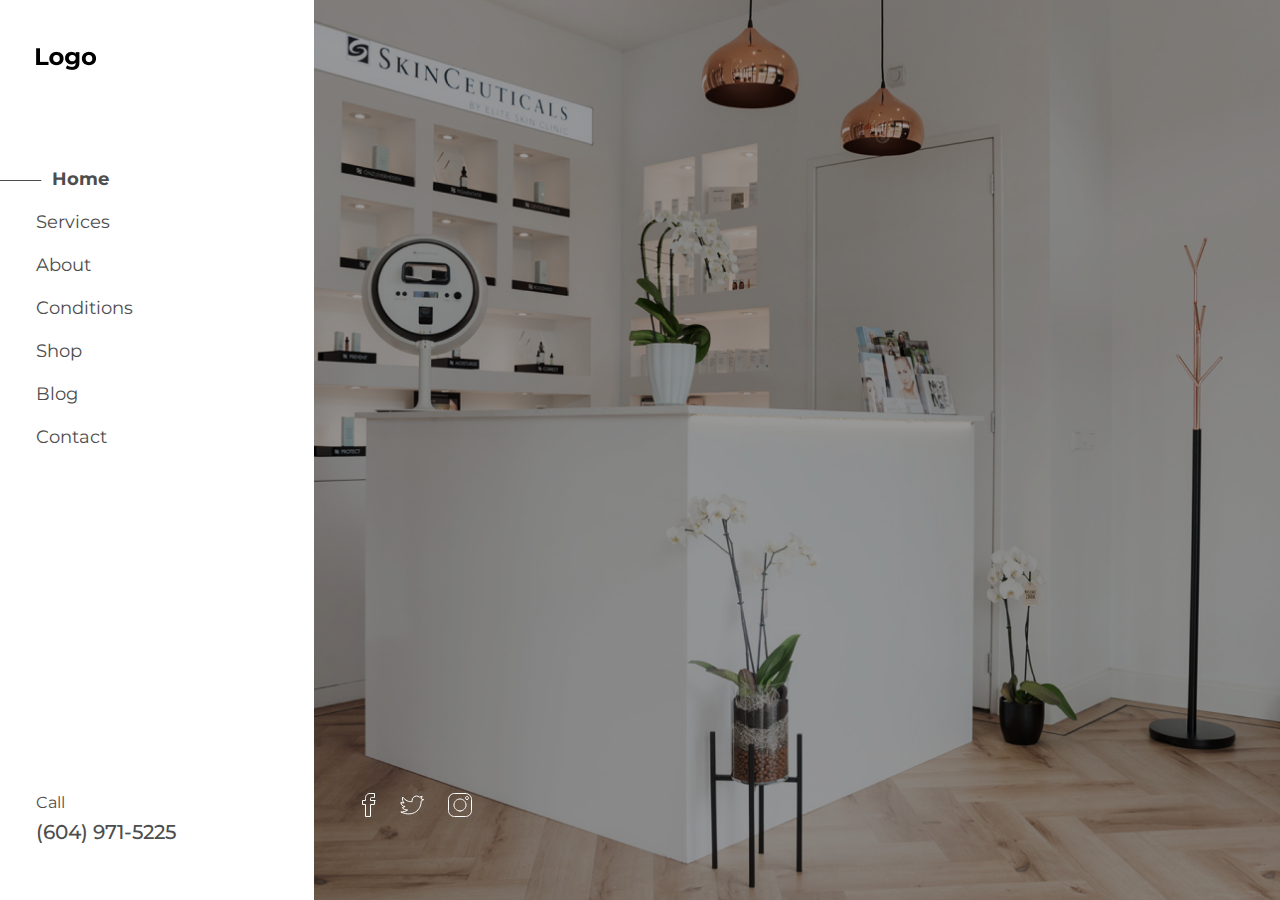
==== commit ac17900d: "completly removed swup from pages" ====
--- a/index.html
+++ b/index.html
@@ -38,13 +38,13 @@
         </div>
         <!--Bottom Side Links-->
         <ul class="list-unstyled mt-5">
-            <li class="mb-3 dv-nav-links active"><a class="dv-fw-thin dv-text-dark" href="/index.html">Home</a></li>
-            <li class="mb-3 dv-nav-links"><a class="dv-fw-thin dv-text-dark" href="/services.html">Services</a></li>
-            <li class="mb-3 dv-nav-links"><a class="dv-fw-thin dv-text-dark" href="/about-us.html">About</a></li>
-            <li class="mb-3 dv-nav-links"><a class="dv-fw-thin dv-text-dark" href="/conditions.html">Conditions</a></li>
+            <li class="mb-3 dv-nav-links active"><a class="dv-fw-thin dv-text-dark" href="index.html">Home</a></li>
+            <li class="mb-3 dv-nav-links"><a class="dv-fw-thin dv-text-dark" href="services.html">Services</a></li>
+            <li class="mb-3 dv-nav-links"><a class="dv-fw-thin dv-text-dark" href="about-us.html">About</a></li>
+            <li class="mb-3 dv-nav-links"><a class="dv-fw-thin dv-text-dark" href="conditions.html">Conditions</a></li>
             <li class="mb-3 dv-nav-links"><a class="dv-fw-thin dv-text-dark" href="#">Shop</a></li>
-            <li class="mb-3 dv-nav-links"><a class="dv-fw-thin dv-text-dark" href="/blog.html">Blog</a></li>
-            <li class="dv-nav-links"><a class="dv-fw-thin dv-text-dark" href="/contact-us.html">Contact</a></li>
+            <li class="mb-3 dv-nav-links"><a class="dv-fw-thin dv-text-dark" href="blog.html">Blog</a></li>
+            <li class="dv-nav-links"><a class="dv-fw-thin dv-text-dark" href="contact-us.html">Contact</a></li>
         </ul>
     </div>
     <!--Bottom Side-->
@@ -56,7 +56,7 @@
 <!--Dark Bg Of Nav In Mobile View-->
 <div class="d-lg-none d-block position-fixed w-100 h-100 dv-dark-bg-nav dv-toggle-btn" data-toggle-target="nav"></div>
 <!--Main Section (Right side)-->
-<main class="col-lg-9 col mb-6 p-0 swiper main-swiper transition-fade" id="swup">
+<main class="col-lg-9 col mb-6 p-0 swiper main-swiper">
     <div class="swiper-wrapper">
         <div class="dv-home-slide-1 h-100 p-lg-5 p-4 dv-bg-cover d-flex flex-column justify-content-lg-center justify-content-start position-relative swiper-slide">
             <div class="d-flex justify-content-lg-start justify-content-between align-items-center ">
@@ -268,7 +268,6 @@
 <noscript>Please Allow Javascript On Your Browser.</noscript>
 <script src="assets/plugins/bootstrap/bootstrap.bundle.min.js"></script>
 <script src="assets/plugins/swiper-js/swiper-bundle.min.js"></script>
-<script src="assets/plugins/swup/swup.min.js"></script>
 <script src="assets/base/js/scripts.js"></script>
 </body>
 </html>
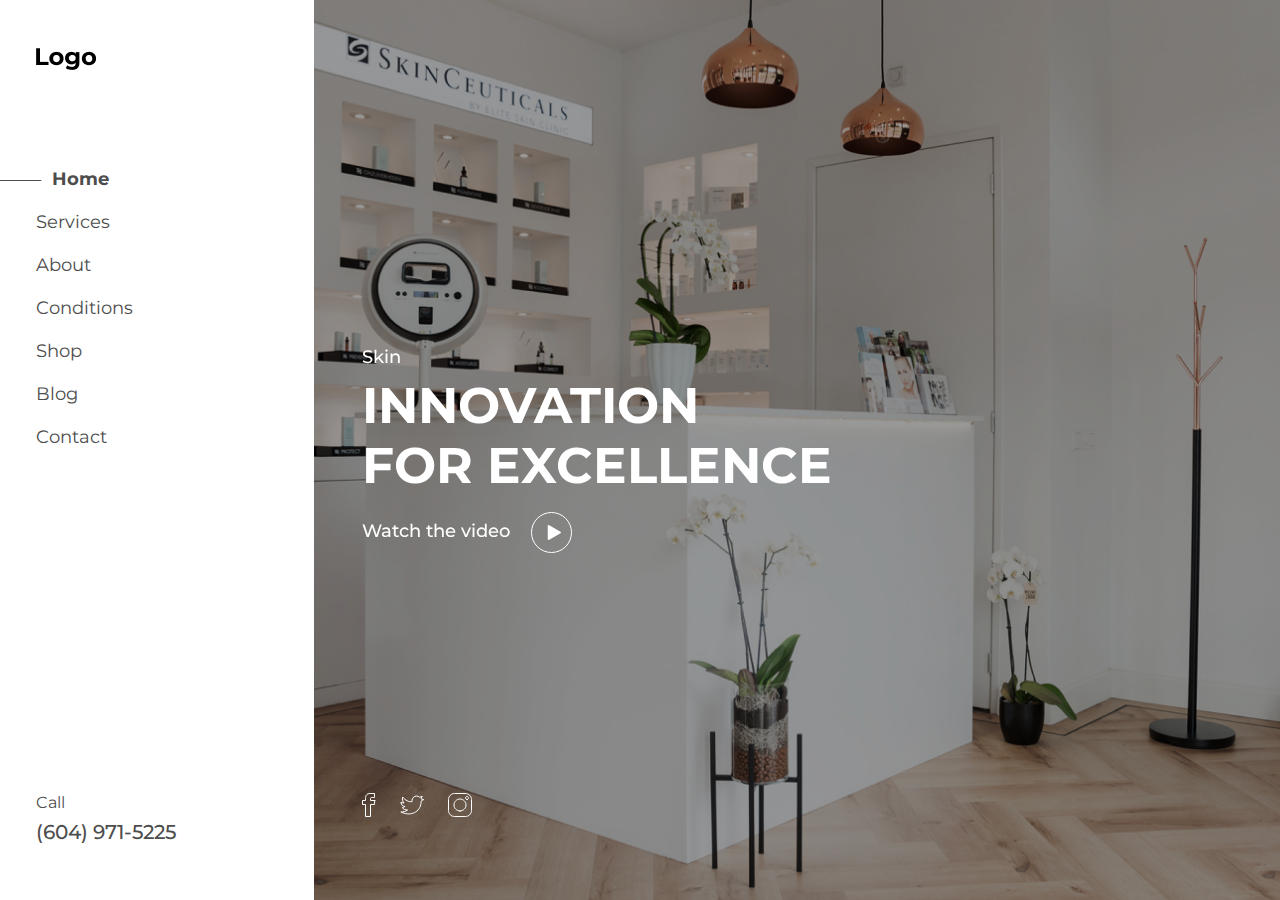
==== commit 2901e7ac: "added accardions" ====
--- a/index.html
+++ b/index.html
@@ -96,8 +96,8 @@
             </div>
         </div>
         <div class="h-100 dv-p-small-inner-pages swiper-slide position-relative">
-            <div class="dv-bg-cover dv-home-slide-2 h-100 d-flex justify-content-lg-center justify-content-start position-relative flex-column">
-                <div class="px-3 py-2 mb-3">
+            <div class="h-100 dv-home-slide-2 d-flex flex-column justify-content-end">
+                <div class="dv-accardion-item active mb-0 px-3 py-2 dv-home-slide-2-accardion-1 h-100 d-flex justify-content-center justify-content-start flex-column">
                     <h6 class="dv-title">Hair</h6>
                     <p class="dv-paragraph">At 4D Skin Care Clinic, we have a highly trained physician that performs injectables; including Botox, Dysport, and dermal fillers.</p>
                     <a href="#" class="dv-link">
@@ -108,10 +108,38 @@
                         </svg>
                     </a>
                 </div>
-                <div class="dv-home-slide-2-bottom-items-holder dv-three-child position-absolute bottom-0 col-12">
-                    <div class="dv-home-slide-2-bottom-item dv-bg-cover-right px-3 py-2 col-12" role="button"><h6 class="dv-text-dark dv-fw-bold dv-fs-20">Body</h6></div>
-                    <div class="dv-home-slide-2-bottom-item dv-bg-cover-right px-3 py-2 col-12" role="button"><h6 class="dv-text-dark dv-fw-bold dv-fs-20">Man</h6></div>
-                    <div class="dv-home-slide-2-bottom-item dv-bg-cover-right px-3 py-2 col-12" role="button"><h6 class="dv-text-dark dv-fw-bold dv-fs-20">Face</h6></div>
+                <div class="dv-accardion-item mb-0 px-3 py-2 dv-home-slide-2-accardion-2 h-100 d-flex justify-content-center justify-content-start flex-column">
+                    <h6 class="dv-title">Body</h6>
+                    <p class="dv-paragraph">At 4D Skin Care Clinic, we have a highly trained physician that performs injectables; including Botox, Dysport, and dermal fillers.</p>
+                    <a href="#" class="dv-link">
+                        View More
+                        <svg width="41" height="41" viewBox="0 0 41 41" fill="none" xmlns="http://www.w3.org/2000/svg" class="ms-2">
+                            <path d="M16.8823 29.7451L25.7255 20.902L16.8823 12.0588" stroke="#171717" stroke-width="1.5" stroke-linecap="round" stroke-linejoin="round"/>
+                            <circle cx="20.5" cy="20.5" r="20" stroke="#171717"/>
+                        </svg>
+                    </a>
+                </div>
+                <div class="dv-accardion-item mb-0 px-3 py-2 dv-home-slide-2-accardion-3 h-100 d-flex justify-content-center justify-content-start flex-column">
+                    <h6 class="dv-title">Men</h6>
+                    <p class="dv-paragraph">At 4D Skin Care Clinic, we have a highly trained physician that performs injectables; including Botox, Dysport, and dermal fillers.</p>
+                    <a href="#" class="dv-link">
+                        View More
+                        <svg width="41" height="41" viewBox="0 0 41 41" fill="none" xmlns="http://www.w3.org/2000/svg" class="ms-2">
+                            <path d="M16.8823 29.7451L25.7255 20.902L16.8823 12.0588" stroke="#171717" stroke-width="1.5" stroke-linecap="round" stroke-linejoin="round"/>
+                            <circle cx="20.5" cy="20.5" r="20" stroke="#171717"/>
+                        </svg>
+                    </a>
+                </div>
+                <div class="dv-accardion-item mb-0 px-3 py-2 dv-home-slide-2-accardion-4 h-100 d-flex justify-content-center justify-content-start flex-column">
+                    <h6 class="dv-title">Face</h6>
+                    <p class="dv-paragraph">At 4D Skin Care Clinic, we have a highly trained physician that performs injectables; including Botox, Dysport, and dermal fillers.</p>
+                    <a href="#" class="dv-link">
+                        View More
+                        <svg width="41" height="41" viewBox="0 0 41 41" fill="none" xmlns="http://www.w3.org/2000/svg" class="ms-2">
+                            <path d="M16.8823 29.7451L25.7255 20.902L16.8823 12.0588" stroke="#171717" stroke-width="1.5" stroke-linecap="round" stroke-linejoin="round"/>
+                            <circle cx="20.5" cy="20.5" r="20" stroke="#171717"/>
+                        </svg>
+                    </a>
                 </div>
             </div>
             <div class="dv-label-holder col-3 d-flex justify-content-end position-absolute"><h6 class="dv-fw-semi-bold dv-fs-20 dv-text-dark dv-label">Categories</h6></div>
--- a/assets/base/css/style.css
+++ b/assets/base/css/style.css
@@ -37,7 +37,7 @@
 .dv-bg-cover {background-size: cover;background-position: center;}
 .dv-bg-cover-right {background-size: cover;background-position: right;}
 .dv-home-slide-1 {background-image: url('../img/home/img-bg-1.png');}
-.dv-home-slide-2 {background-image: url('../img/home/img-bg-2.png');background-size: 100%;background-repeat: no-repeat;}
+.dv-home-slide-2 {background-color: #eae5e5;}
 .dv-home-slide-3 {background-image: url('../img/home/img-bg-3.png');}
 .dv-home-slide-4 {background-image: url('../img/home/img-bg-4.png');}
 .dv-fs-20 {font-size: 20px}
@@ -66,15 +66,14 @@
 .dv-input::placeholder {color: var(--dark);font-weight: 400;font-size: 18px;}
 textarea.dv-input {height: 203px;resize: none;}
 .dv-submit-btn.dv-fw-thin {font-weight: 400;}
-.dv-hair-cat-slide-3-bottom-side-holder > .col,
-.dv-hair-cat-slide-4-bottom-side-holder > .col {background-size: cover;}
-.dv-hair-cat-slide-3-bottom-side-holder > .col,
-.dv-hair-cat-slide-3-bottom-side-holder > .col > div {height: 262px;}
-.dv-hair-cat-slide-3-bottom-side-holder > .col > div, .dv-hair-cat-slide-4-bottom-side-holder > .col > div{background: linear-gradient(to bottom, transparent, rgba(0, 0, 0, .5))}
-.dv-hair-cat-slide-3-bottom-side-holder > .col:first-of-type {background-image: url('../img/home/slide-3/img-1.png');}
-.dv-hair-cat-slide-3-bottom-side-holder > .col:nth-of-type(2) {background-image: url('../img/home/slide-3/img-2.png');}
-.dv-hair-cat-slide-3-bottom-side-holder > .col:last-of-type {background-image: url('../img/home/slide-3/img-3.png');}
-.dv-hair-cat-slide-4-bottom-side-holder > .col > div{height: 200px;}
+.dv-hair-cat-slide-3-bottom-side-holder > div > div > div {height: 200px;background: linear-gradient(to bottom, transparent, rgba(0,0,0,.5));}
+.dv-hair-cat-slide-3-bottom-side-holder > div > div {height: 200px;background-size: cover;}
+.dv-hair-cat-slide-3-bottom-side-holder > div:first-of-type > div:first-of-type {background-image: url('../img/home/slide-3/img-1.png');}
+.dv-hair-cat-slide-3-bottom-side-holder > div:first-of-type > div:nth-of-type(2) {background-image: url('../img/home/slide-3/img-2.png');}
+.dv-hair-cat-slide-3-bottom-side-holder > div:first-of-type > div:nth-of-type(3) {background-image: url('../img/home/slide-3/img-3.png');}
+.dv-hair-cat-slide-3-bottom-side-holder > div:nth-of-type(2) > div:first-of-type {background-image: url('../img/hair-cat/img-4.png');}
+.dv-hair-cat-slide-3-bottom-side-holder > div:nth-of-type(2) > div:nth-of-type(2) {background-image: url('../img/hair-cat/img-5.png');}
+.dv-hair-cat-slide-3-bottom-side-holder > div:nth-of-type(2) > div:nth-of-type(3) {background-image: url('../img/hair-cat/img-6.png');}
 .dv-hair-cat-slide-4-bottom-side-holder > .col:first-of-type {background-image: url('../img/home/slide-3/img-1.png');}
 .dv-hair-cat-slide-4-bottom-side-holder > .col:nth-of-type(2) {background-image: url('../img/home/slide-3/img-2.png');}
 .dv-hair-cat-slide-4-bottom-side-holder > .col:nth-of-type(3) {background-image: url('../img/home/slide-3/img-3.png');}
@@ -99,20 +98,31 @@
 .dv-conditions-slide-2-bottom-items-holder > div:last-of-type {background-image: url('../img/hair-cat/slide-2/img-3.png');}
 .dv-each-conditions-slide-2 {background-image: url('../img/each-condition/img-bg-2.png');}
 .dv-about-us-slide-1 {background-image: url('../img/about-us/img-bg-1.png');}
-.dv-about-us-slide-2 > .col {height: 200px;background-size: cover;}
-.dv-about-us-slide-2 > .col > div {height: 200px;background: linear-gradient(to bottom, transparent, rgba(0,0,0,.5));}
-.dv-about-us-slide-2 > .col:first-of-type {background-image: url('../img/about-us/team/img-1.png');}
-.dv-about-us-slide-2 > .col:nth-of-type(2) {background-image: url('../img/about-us/team/img-2.png');}
-.dv-about-us-slide-2 > .col:nth-of-type(3) {background-image: url('../img/about-us/team/img-3.png');}
-.dv-about-us-slide-2 > .col:nth-of-type(4) {background-image: url('../img/about-us/team/img-4.png');}
-.dv-about-us-slide-2 > .col:nth-of-type(5) {background-image: url('../img/about-us/team/img-5.png');}
-.dv-about-us-slide-2 > .col:nth-of-type(6) {background-image: url('../img/about-us/team/img-6.png');}
+.dv-about-us-slide-1 {background-size: 60%;background-repeat: no-repeat;background-position: right bottom;}
+.dv-about-us-slide-2 > div > div {height: 200px;background-size: cover;}
+.dv-about-us-slide-2 > div > div > div {height: 200px;background: linear-gradient(to bottom, transparent, rgba(0,0,0,.5));}
+.dv-about-us-slide-2 > div:first-of-type > div:first-of-type {background-image: url('../img/about-us/team/img-1.png');}
+.dv-about-us-slide-2 > div:first-of-type > div:nth-of-type(2) {background-image: url('../img/about-us/team/img-2.png');}
+.dv-about-us-slide-2 > div:first-of-type > div:nth-of-type(3) {background-image: url('../img/about-us/team/img-3.png');}
+.dv-about-us-slide-2 > div:last-of-type > div:first-of-type {background-image: url('../img/about-us/team/img-4.png');}
+.dv-about-us-slide-2 > div:last-of-type > div:nth-of-type(2) {background-image: url('../img/about-us/team/img-5.png');}
+.dv-about-us-slide-2 > div:last-of-type > div:nth-of-type(3) {background-image: url('../img/about-us/team/img-6.png');}
 .dv-contact-us-page-1 {background-image: url('../img/contact-us/img-bg-1.png');}
 .dv-contact-us-page-3 {background-image: url('../img/contact-us/img-bg-3.png');}
 .dv-text-red {color: var(--red);}
 .dv-bg-right-bigger {background-size: 120%;background-position: right bottom;}
-.dv-about-us-map-slide {background-image: url('../img/img-map.jpg');}
 .swiper-wrapper > .swiper-slide {background-color: var(--light);}
+.pointer-events-none {pointer-events: none}
+.dv-home-slide-2-accardion-1 {background-image: url('../img/img-woman.png');}
+.dv-home-slide-2-accardion-2 {background-image: url('../img/hair-cat/img-4.png');}
+.dv-home-slide-2-accardion-3 {background-image: url('../img/hair-cat/img-5.png');}
+.dv-home-slide-2-accardion-4 {background-image: url('../img/hair-cat/img-6.png');}
+.dv-accardion-item {transition: .3s;cursor: pointer;background-position: right bottom;background-repeat: no-repeat;background-size: cover;}
+.dv-accardion-item:not(.active) {height: 50px !important;overflow: hidden;}
+.dv-accardion-item:not(.active) > p, .dv-accardion-item > a{display:none;}
+.dv-accardion-item:not(.active) > h6 {margin-bottom: 0 !important;}
+.dv-accardion-item:not(.active) .dv-title {font-size: 20px;}
+.dv-accardion-item.active {height: auto;overflow: visible;}
 
 .dv-link {
     font-weight: 500;
@@ -210,15 +220,6 @@
 .dv-prev-slide-btn.animate, .dv-next-slide-btn.animate {animation: button-animation 1s ease-in}
 footer.animate {animation: footer-animation .5s ;}
 form.animate {animation: form-animation .7s linear;}
-
-.transition-fade {
-    transition: 0.4s;
-    opacity: 1;
-}
-
-html.is-animating .transition-fade {
-    opacity: 0;
-}
 
 /*KeyFrames*/
 @keyframes title-animation { from {opacity: 0;transform: translateX(10px);} to {opacity: 1;transform: translateX(0);} }
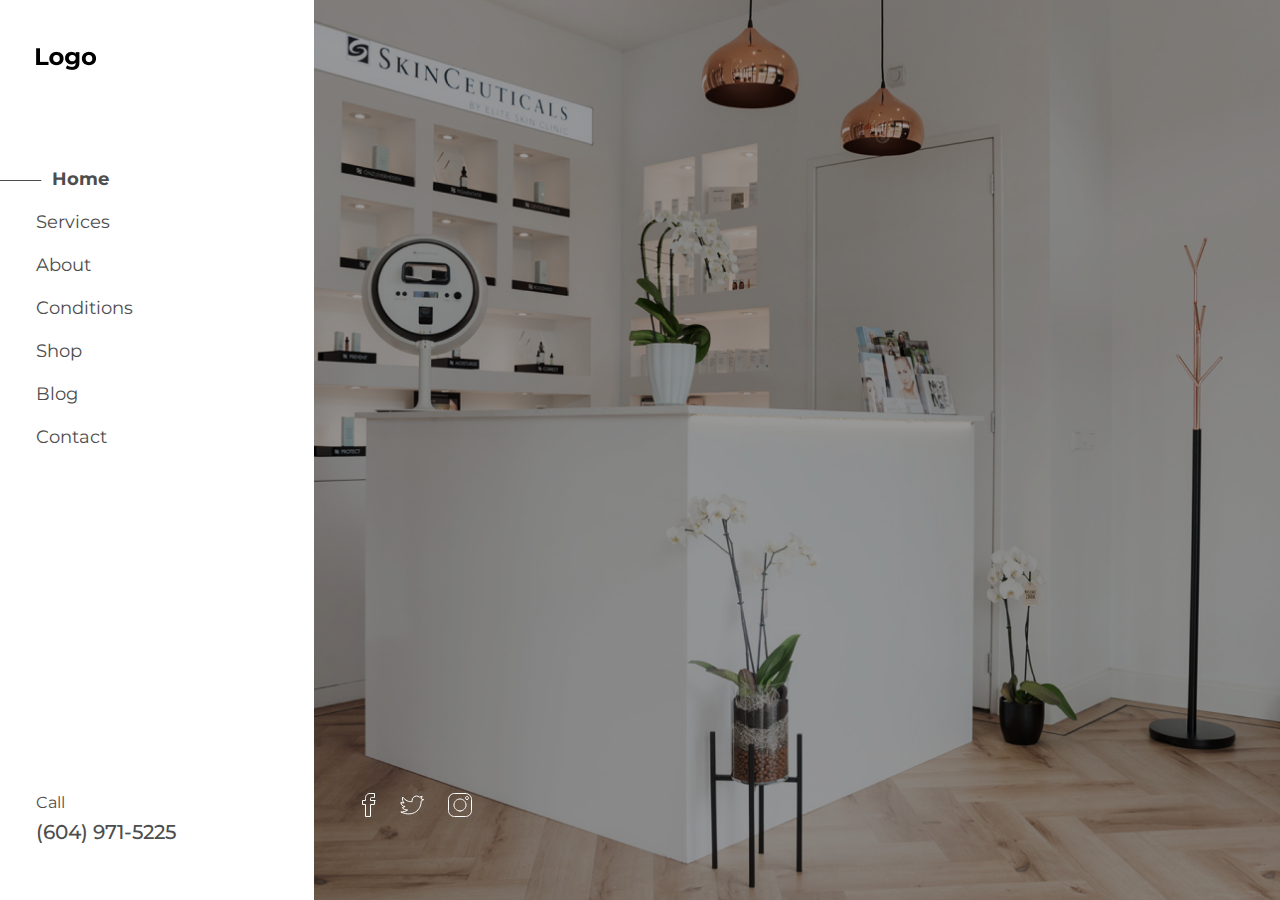
==== commit 4a938dfd: "added loader" ====
--- a/index.html
+++ b/index.html
@@ -55,6 +55,23 @@
 </nav>
 <!--Dark Bg Of Nav In Mobile View-->
 <div class="d-lg-none d-block position-fixed w-100 h-100 dv-dark-bg-nav dv-toggle-btn" data-toggle-target="nav"></div>
+<!--Loader-->
+<div class="dv-loader is-showing fixed-top pointer-events-none d-flex justify-content-center align-items-center bg-white col-12 h-100">
+    <svg class="dv-loader-icon">
+        <g>
+            <path d="M 50,100 A 1,1 0 0 1 50,0"/>
+        </g>
+        <g>
+            <path d="M 50,75 A 1,1 0 0 0 50,-25"/>
+        </g>
+        <defs>
+            <linearGradient id="gradient" x1="0%" y1="0%" x2="0%" y2="100%">
+                <stop offset="0%" style="stop-color:#FF56A1;stop-opacity:1" />
+                <stop offset="100%" style="stop-color:#FF9350;stop-opacity:1" />
+            </linearGradient>
+        </defs>
+    </svg>
+</div>
 <!--Main Section (Right side)-->
 <main class="col-lg-9 col mb-6 p-0 swiper main-swiper">
     <div class="swiper-wrapper">
--- a/assets/base/css/style.css
+++ b/assets/base/css/style.css
@@ -123,6 +123,29 @@
 .dv-accardion-item:not(.active) > h6 {margin-bottom: 0 !important;}
 .dv-accardion-item:not(.active) .dv-title {font-size: 20px;}
 .dv-accardion-item.active {height: auto;overflow: visible;}
+.dv-loader, main {transition: .3s}
+.dv-loader.is-showing ~ main {display: none;}
+.dv-loader.was-showing ~ main {display: block;}
+.dv-loader.is-showing {opacity: 1;}
+.dv-loader.was-showing {opacity: 0;}
+.dv-loader-icon {overflow: visible;width: 100px;height: 150px;}
+.dv-loader-icon g {animation: slide 2s linear infinite;}
+.dv-loader-icon g:nth-child(2) {animation-delay: 0.5s;}
+.dv-loader-icon g:nth-child(2) path {
+    animation-delay: 0.5s;
+    stroke-dasharray: 0px 158px;
+    stroke-dashoffset: 1px;
+}
+
+.dv-loader-icon path {
+    stroke: url(#gradient);
+    stroke-width: 20px;
+    stroke-linecap: round;
+    fill: none;
+    stroke-dasharray: 0 157px;
+    stroke-dashoffset: 0;
+    animation: escalade 2s cubic-bezier(0.8, 0, 0.2, 1) infinite;
+}
 
 .dv-link {
     font-weight: 500;
@@ -228,6 +251,30 @@
 @keyframes form-animation { from {opacity: 0;} to {opacity: 1;} }
 @keyframes footer-animation { from {opacity: 0;transform: translateY(100%)} to {opacity: 1;translateY(0)} }
 @keyframes button-animation { from {opacity: 0;transform: scale(0);} to {opacity: 1;transform: scale(1);} }
+
+@keyframes slide {
+    0% {
+        transform: translateY(-50px);
+    }
+    100% {
+        transform: translateY(50px);
+    }
+}
+
+@keyframes escalade {
+    0% {
+        stroke-dasharray: 0 157px;
+        stroke-dashoffset: 0;
+    }
+    50% {
+        stroke-dasharray: 157px 157px;
+        stroke-dashoffset: 0;
+    }
+    100% {
+        stroke-dasharray: 157px 157px;
+        stroke-dashoffset: -156px;
+    }
+}
 
 /*Media Querys*/
 @media (max-width: 575px) {
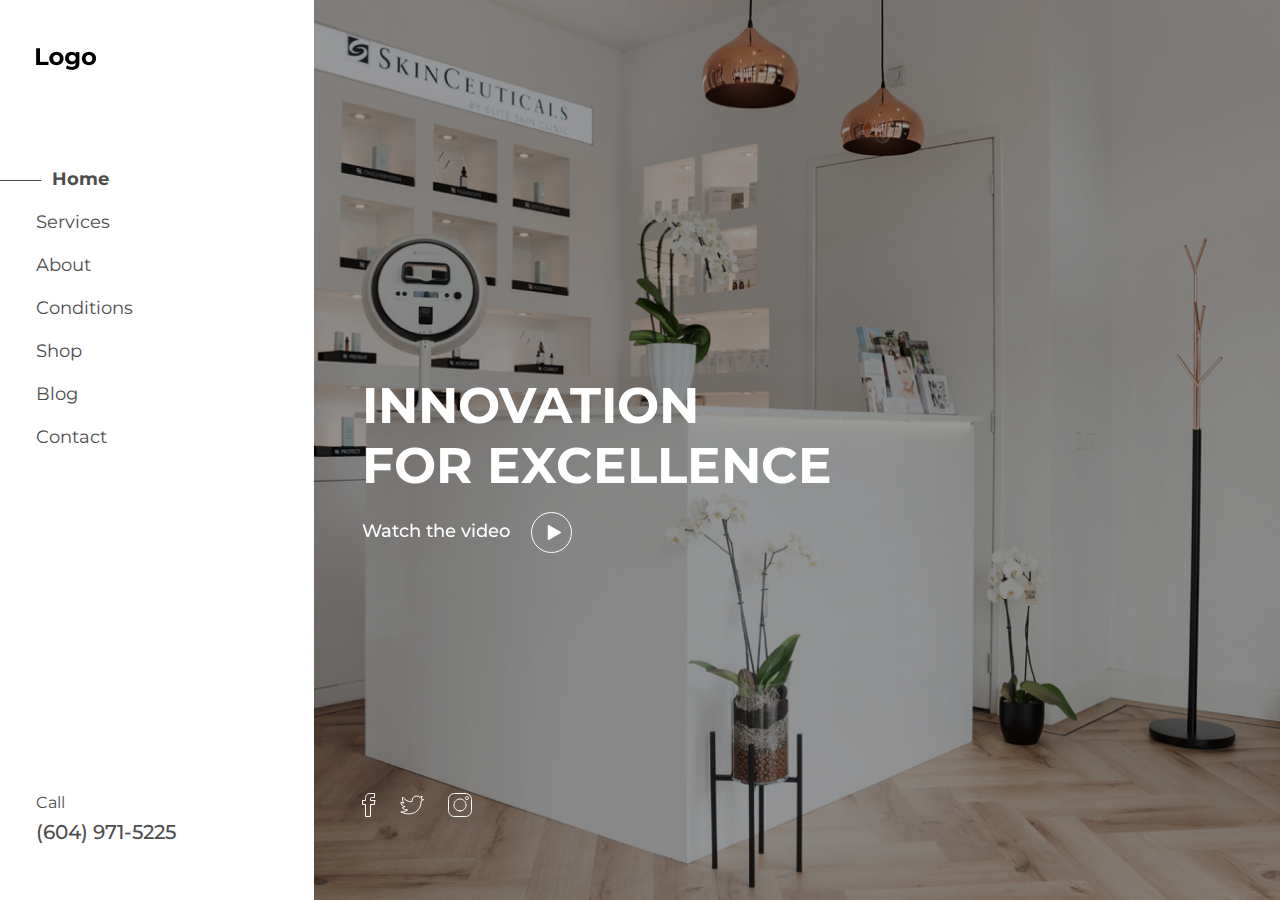
==== commit 74b82fdf: "added accardions to other pages" ====
--- a/index.html
+++ b/index.html
@@ -113,50 +113,36 @@
             </div>
         </div>
         <div class="h-100 dv-p-small-inner-pages swiper-slide position-relative">
-            <div class="h-100 dv-home-slide-2 d-flex flex-column justify-content-end">
+            <div class="h-100 d-flex flex-column justify-content-end">
                 <div class="dv-accardion-item active mb-0 px-3 py-2 dv-home-slide-2-accardion-1 h-100 d-flex justify-content-center justify-content-start flex-column">
-                    <h6 class="dv-title">Hair</h6>
+                    <h6 class="dv-title">GENERAL SKIN</h6>
                     <p class="dv-paragraph">At 4D Skin Care Clinic, we have a highly trained physician that performs injectables; including Botox, Dysport, and dermal fillers.</p>
-                    <a href="#" class="dv-link">
+                    <a href="#" class="dv-link ">
                         View More
                         <svg width="41" height="41" viewBox="0 0 41 41" fill="none" xmlns="http://www.w3.org/2000/svg" class="ms-2">
-                            <path d="M16.8823 29.7451L25.7255 20.902L16.8823 12.0588" stroke="#171717" stroke-width="1.5" stroke-linecap="round" stroke-linejoin="round"/>
-                            <circle cx="20.5" cy="20.5" r="20" stroke="#171717"/>
+                            <path d="M16.8823 29.7451L25.7255 20.902L16.8823 12.0588" stroke="#fff" stroke-width="1.5" stroke-linecap="round" stroke-linejoin="round"/>
+                            <circle cx="20.5" cy="20.5" r="20" stroke="#fff"/>
                         </svg>
                     </a>
                 </div>
                 <div class="dv-accardion-item mb-0 px-3 py-2 dv-home-slide-2-accardion-2 h-100 d-flex justify-content-center justify-content-start flex-column">
-                    <h6 class="dv-title">Body</h6>
-                    <p class="dv-paragraph">At 4D Skin Care Clinic, we have a highly trained physician that performs injectables; including Botox, Dysport, and dermal fillers.</p>
-                    <a href="#" class="dv-link">
+                    <h6 class="dv-title text-white">Body</h6>
+                    <p class="dv-paragraph text-white">At 4D Skin Care Clinic, we have a highly trained physician that performs injectables; including Botox, Dysport, and dermal fillers.</p>
+                    <a href="#" class="dv-link  text-white">
                         View More
                         <svg width="41" height="41" viewBox="0 0 41 41" fill="none" xmlns="http://www.w3.org/2000/svg" class="ms-2">
-                            <path d="M16.8823 29.7451L25.7255 20.902L16.8823 12.0588" stroke="#171717" stroke-width="1.5" stroke-linecap="round" stroke-linejoin="round"/>
-                            <circle cx="20.5" cy="20.5" r="20" stroke="#171717"/>
+                            <path d="M16.8823 29.7451L25.7255 20.902L16.8823 12.0588" stroke="#fff" stroke-width="1.5" stroke-linecap="round" stroke-linejoin="round"/>
+                            <circle cx="20.5" cy="20.5" r="20" stroke="#fff"/>
                         </svg>
                     </a>
                 </div>
                 <div class="dv-accardion-item mb-0 px-3 py-2 dv-home-slide-2-accardion-3 h-100 d-flex justify-content-center justify-content-start flex-column">
-                    <h6 class="dv-title">Men</h6>
-                    <p class="dv-paragraph">At 4D Skin Care Clinic, we have a highly trained physician that performs injectables; including Botox, Dysport, and dermal fillers.</p>
-                    <a href="#" class="dv-link">
-                        View More
-                        <svg width="41" height="41" viewBox="0 0 41 41" fill="none" xmlns="http://www.w3.org/2000/svg" class="ms-2">
-                            <path d="M16.8823 29.7451L25.7255 20.902L16.8823 12.0588" stroke="#171717" stroke-width="1.5" stroke-linecap="round" stroke-linejoin="round"/>
-                            <circle cx="20.5" cy="20.5" r="20" stroke="#171717"/>
-                        </svg>
-                    </a>
+                    <h6 class="dv-title text-white">Men</h6>
+                    <p class="dv-paragraph text-white">At 4D Skin Care Clinic, we have a highly trained physician that performs injectables; including Botox, Dysport, and dermal fillers.</p>
                 </div>
                 <div class="dv-accardion-item mb-0 px-3 py-2 dv-home-slide-2-accardion-4 h-100 d-flex justify-content-center justify-content-start flex-column">
-                    <h6 class="dv-title">Face</h6>
-                    <p class="dv-paragraph">At 4D Skin Care Clinic, we have a highly trained physician that performs injectables; including Botox, Dysport, and dermal fillers.</p>
-                    <a href="#" class="dv-link">
-                        View More
-                        <svg width="41" height="41" viewBox="0 0 41 41" fill="none" xmlns="http://www.w3.org/2000/svg" class="ms-2">
-                            <path d="M16.8823 29.7451L25.7255 20.902L16.8823 12.0588" stroke="#171717" stroke-width="1.5" stroke-linecap="round" stroke-linejoin="round"/>
-                            <circle cx="20.5" cy="20.5" r="20" stroke="#171717"/>
-                        </svg>
-                    </a>
+                    <h6 class="dv-title text-white">Face</h6>
+                    <p class="dv-paragraph text-white">At 4D Skin Care Clinic, we have a highly trained physician that performs injectables; including Botox, Dysport, and dermal fillers.</p>
                 </div>
             </div>
             <div class="dv-label-holder col-3 d-flex justify-content-end position-absolute"><h6 class="dv-fw-semi-bold dv-fs-20 dv-text-dark dv-label">Categories</h6></div>
--- a/assets/base/css/style.css
+++ b/assets/base/css/style.css
@@ -119,7 +119,7 @@
 .dv-home-slide-2-accardion-4 {background-image: url('../img/hair-cat/img-6.png');}
 .dv-accardion-item {transition: .3s;cursor: pointer;background-position: right bottom;background-repeat: no-repeat;background-size: cover;}
 .dv-accardion-item:not(.active) {height: 50px !important;overflow: hidden;}
-.dv-accardion-item:not(.active) > p, .dv-accardion-item > a{display:none;}
+.dv-accardion-item:not(.active) > p, .dv-accardion-item:not(.active) > a{display:none;}
 .dv-accardion-item:not(.active) > h6 {margin-bottom: 0 !important;}
 .dv-accardion-item:not(.active) .dv-title {font-size: 20px;}
 .dv-accardion-item.active {height: auto;overflow: visible;}
@@ -229,11 +229,11 @@
 .accordion-button:focus {box-shadow: none !important}
 
 /*Animations*/
-.dv-title:not(.animate), .dv-subtitle:not(.animate),
-.dv-paragraph:not(.animate), .dv-label-holder:not(.animate),
-form:not(.animate), footer:not(.animate),
-.dv-prev-slide-btn:not(.animate), .dv-next-slide-btn:not(.animate),
-.dv-link:not(.animate) {opacity: 0;}
+.swiper-wrapper > .swiper-slide:not(:first-of-type) .dv-title:not(.animate), .dv-subtitle:not(.animate),
+.swiper-wrapper > .swiper-slide:not(:first-of-type) .dv-paragraph:not(.animate), .dv-label-holder:not(.animate),
+.swiper-wrapper > .swiper-slide:not(:first-of-type) form:not(.animate), footer:not(.animate),
+.swiper-wrapper > .swiper-slide:not(:first-of-type) .dv-prev-slide-btn:not(.animate), .dv-next-slide-btn:not(.animate),
+.swiper-wrapper > .swiper-slide:not(:first-of-type) .dv-link:not(.animate) {opacity: 0;}
 
 .dv-title.animate {animation: title-animation .5s linear;}
 .dv-subtitle.animate {animation: subtitle-animation .5s linear;}
@@ -277,11 +277,6 @@
 }
 
 /*Media Querys*/
-@media (max-width: 575px) {
-    .dv-home-slide-2-bottom-items-holder, .dv-hair-cat-slide-2-items-holder > div {grid-template-columns: repeat(1, 1fr) !important}
-    .dv-home-slide-2-bottom-items-holder.dv-three-child > div:last-of-type {grid-column: span 1 !important}
-}
-
 @media (max-width: 991px) {
     main {z-index: 1;}
     nav.show {left: 0;opacity: 1;}
@@ -294,7 +289,6 @@
     .dv-fs-60 {font-size: 30px}
     .dv-squar-50  {width: 40px;height: 40px;}
     .dv-label-holder.d-flex {display: none !important;}
-    .dv-home-slide-2-bottom-items-holder.dv-three-child > div:last-of-type {grid-column: span 2}
     .dv-home-slide-2-bottom-items-holder h6 {color: white !important;}
     .dv-mq-991-pos-static.position-absolute {position: static !important;}
     .dv-home-slide-2, .dv-home-slide-3, .dv-home-slide-4, .dv-hair-cat-slide-1,
@@ -313,12 +307,6 @@
         text-align: center;
     }
 
-    .dv-home-slide-2-bottom-items-holder, .dv-conditions-slide-2-bottom-items-holder, .dv-hair-cat-slide-2-items-holder {
-        display: grid !important;
-        grid-template-columns: repeat(2 , 1fr);
-        gap: 1rem;
-    }
-
     .dv-home-slide-2-bottom-items-holder > div,.dv-conditions-slide-2-bottom-items-holder > div, .dv-hair-cat-slide-2-items-holder > div {
         height: 250px;
         background-position: center;
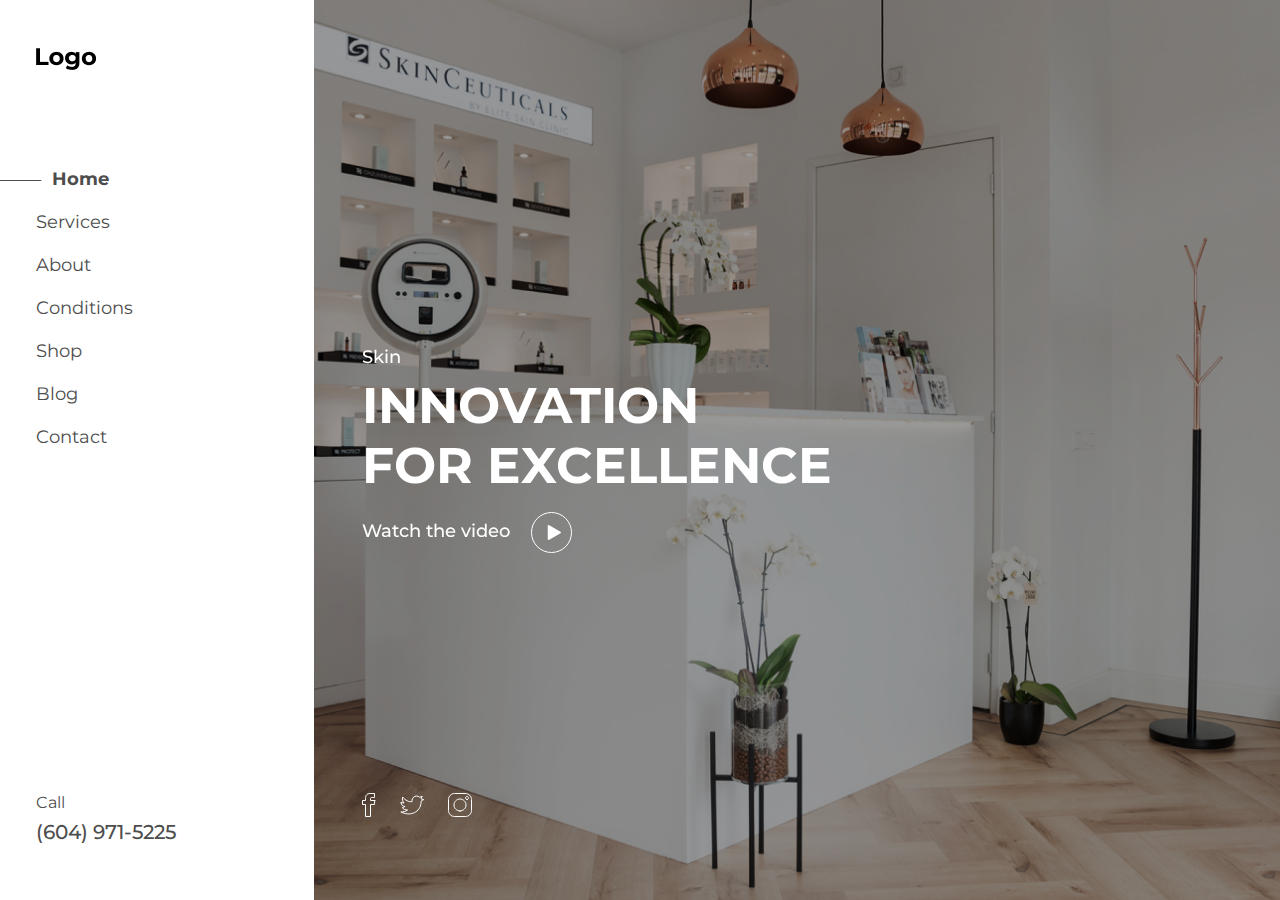
==== commit 2baa186c: "changed colors of loader icon" ====
--- a/index.html
+++ b/index.html
@@ -66,8 +66,8 @@
         </g>
         <defs>
             <linearGradient id="gradient" x1="0%" y1="0%" x2="0%" y2="100%">
-                <stop offset="0%" style="stop-color:#FF56A1;stop-opacity:1" />
-                <stop offset="100%" style="stop-color:#FF9350;stop-opacity:1" />
+                <stop offset="0%" style="stop-color:var(--red);stop-opacity:1" />
+                <stop offset="100%" style="stop-color:var(--dark);stop-opacity:1" />
             </linearGradient>
         </defs>
     </svg>
@@ -242,6 +242,18 @@
                         <path d="M108.811 3.69495C109.185 2.54331 110.815 2.54331 111.189 3.69495L112.414 7.4642C112.581 7.97923 113.061 8.32793 113.602 8.32793H117.566C118.776 8.32793 119.28 9.87745 118.3 10.5892L115.094 12.9187C114.656 13.237 114.473 13.8012 114.64 14.3163L115.865 18.0855C116.239 19.2372 114.921 20.1948 113.941 19.4831L110.735 17.1535C110.297 16.8352 109.703 16.8352 109.265 17.1535L106.059 19.4831C105.079 20.1948 103.761 19.2372 104.135 18.0855L105.36 14.3163C105.527 13.8012 105.344 13.237 104.906 12.9187L101.7 10.5892C100.72 9.87745 101.224 8.32793 102.434 8.32793H106.398C106.939 8.32793 107.419 7.97923 107.586 7.4642L108.811 3.69495Z" fill="#FFB648"/>
                     </svg>
                 </div>
+            </div>
+            <div class="d-flex justify-content-end align-items-center col-12 mt-2">
+                <button class="dv-squar-50 dv-border-dark rounded-circle bg-transparent me-3 dv-prev-slide-btn">
+                    <svg width="11" height="20" viewBox="0 0 11 20" fill="none" xmlns="http://www.w3.org/2000/svg">
+                        <path d="M10.1177 1.25513L1.27454 10.0983L10.1177 18.9414" stroke="#171717" stroke-width="1.5" stroke-linecap="round" stroke-linejoin="round"/>
+                    </svg>
+                </button>
+                <button class="dv-squar-50 dv-border-dark rounded-circle bg-transparent dv-next-slide-btn">
+                    <svg width="11" height="20" viewBox="0 0 11 20" fill="none" xmlns="http://www.w3.org/2000/svg">
+                        <path d="M0.882323 18.7449L9.72546 9.90173L0.882324 1.05859" stroke="#171717" stroke-width="1.5" stroke-linecap="round" stroke-linejoin="round"/>
+                    </svg>
+                </button>
             </div>
             <div class="dv-label-holder col-3 d-flex justify-content-end position-absolute"><h6 class="dv-fw-semi-bold dv-fs-20 dv-text-dark dv-label">Reviews</h6></div>
         </div>
--- a/assets/base/css/style.css
+++ b/assets/base/css/style.css
@@ -124,8 +124,6 @@
 .dv-accardion-item:not(.active) .dv-title {font-size: 20px;}
 .dv-accardion-item.active {height: auto;overflow: visible;}
 .dv-loader, main {transition: .3s}
-.dv-loader.is-showing ~ main {display: none;}
-.dv-loader.was-showing ~ main {display: block;}
 .dv-loader.is-showing {opacity: 1;}
 .dv-loader.was-showing {opacity: 0;}
 .dv-loader-icon {overflow: visible;width: 100px;height: 150px;}
